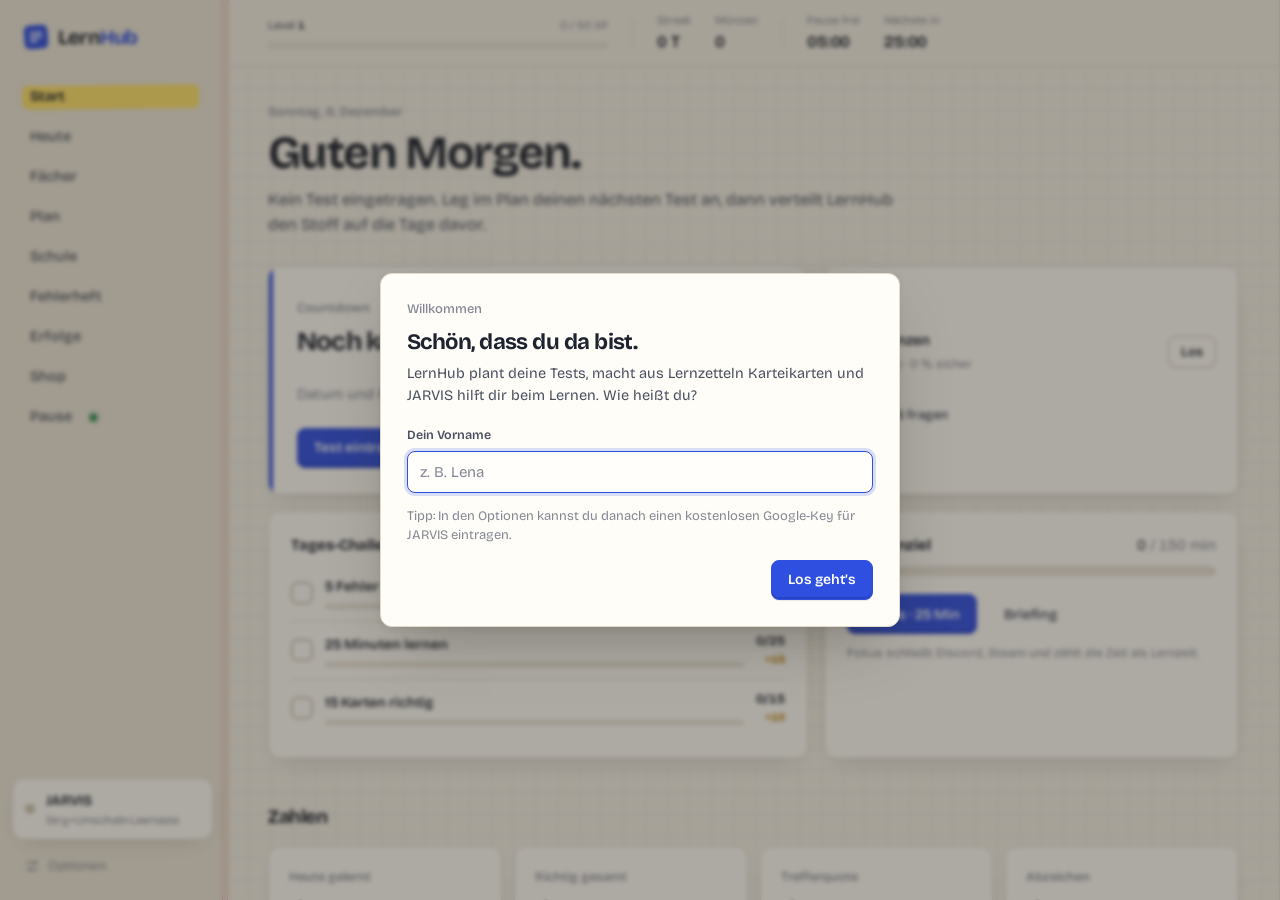
==== index.html @ 230e3f58 "LernHub Web-App" ====
<!DOCTYPE html>
<html lang="de">
<head>
<meta charset="UTF-8">
<meta name="viewport" content="width=device-width, initial-scale=1, viewport-fit=cover">
<meta http-equiv="Content-Security-Policy" content="default-src 'self'; script-src 'self' 'wasm-unsafe-eval'; worker-src 'self' blob:; connect-src 'self' https: blob: data:; style-src 'self' 'unsafe-inline'; img-src 'self' data: blob:; media-src 'self' blob: mediastream:; font-src 'self' data:; frame-src 'self' blob:;">
<title>LernHub</title>
<link rel="stylesheet" href="styles.css">
<link rel="manifest" href="manifest.webmanifest">
<link rel="icon" href="icon.png">
<link rel="apple-touch-icon" href="icon.png">
<meta name="theme-color" content="#15171c">
<meta name="apple-mobile-web-app-capable" content="yes">
<meta name="mobile-web-app-capable" content="yes">
<meta name="apple-mobile-web-app-status-bar-style" content="black-translucent">
<meta name="apple-mobile-web-app-title" content="LernHub">
</head>
<body>
<header id="titlebar">
  <div class="tb-left"><span class="tb-led"></span>LernHub</div>
  <div class="tb-btns">
    <button class="tb-btn" id="tb-min" aria-label="Minimieren"><svg viewBox="0 0 12 12"><path d="M1 6h10" stroke="currentColor" stroke-width="1.2"/></svg></button>
    <button class="tb-btn" id="tb-max" aria-label="Maximieren"><svg viewBox="0 0 12 12"><rect x="1.5" y="1.5" width="9" height="9" fill="none" stroke="currentColor" stroke-width="1.2"/></svg></button>
    <button class="tb-btn close" id="tb-close" aria-label="Schließen"><svg viewBox="0 0 12 12"><path d="M1.5 1.5l9 9M10.5 1.5l-9 9" stroke="currentColor" stroke-width="1.2"/></svg></button>
  </div>
</header>

<div class="shell">
  <nav class="rail" aria-label="Hauptnavigation">
    <div class="brand"><b>Lern<i>Hub</i></b></div>
    <div class="nav" id="nav">
      <span class="nav-ind" id="nav-ind"></span>
      <button class="nav-btn" data-go="home">Start</button>
      <button class="nav-btn" data-go="today">Heute</button>
      <button class="nav-btn" data-go="subjects">Fächer</button>
      <button class="nav-btn" data-go="plan">Plan</button>
      <button class="nav-btn" data-go="school">Schule</button>
      <button class="nav-btn" data-go="mistakes" id="nav-mistakes">Fehlerheft<span class="k"></span></button>
      <button class="nav-btn" data-go="achievements">Erfolge</button>
      <button class="nav-btn" data-go="shop">Shop</button>
      <button class="nav-btn" data-go="break" id="nav-break">Pause</button>
    </div>
    <div class="rail-foot">
      <button class="rail-j" id="rail-j"><span class="led"></span><div><b>JARVIS</b><small id="rail-j-t">Strg+Umschalt+Leertaste</small></div></button>
      <button class="rail-set" id="open-settings"><svg viewBox="0 0 24 24" fill="none" stroke="currentColor" stroke-width="1.7" stroke-linecap="round"><path d="M4 7h10M18 7h2M4 17h4M12 17h8"/><circle cx="16" cy="7" r="2"/><circle cx="10" cy="17" r="2"/></svg>Optionen</button>
    </div>
  </nav>

  <section class="main">
    <div class="topbar">
      <div class="readout lvl">
        <div class="top"><small>Level <b class="mono" id="hud-lvl" style="font-size:11px;color:var(--ink)">1</b></small><small id="hud-xp">0 / 50 XP</small></div>
        <div class="meter" id="hud-meter" style="--n:30;--h:7px;margin-top:2px"></div>
      </div>
      <span class="sep hide-m"></span>
      <div class="readout"><small>Streak</small><b id="hud-streak">0 T</b></div>
      <div class="readout"><small>Münzen</small><b id="hud-coins">0</b></div>
      <span class="sep hide-m"></span>
      <div class="readout hide-m"><small>Pause frei</small><b id="hud-break">05:00</b></div>
      <div class="readout hide-m"><small>Nächste in</small><b id="hud-next">25:00</b></div>
      <button class="icon-btn m-set" id="open-settings-m" aria-label="Optionen"><svg viewBox="0 0 24 24" fill="none" stroke="currentColor" stroke-width="1.7" stroke-linecap="round"><path d="M4 7h10M18 7h2M4 17h4M12 17h8"/><circle cx="16" cy="7" r="2"/><circle cx="10" cy="17" r="2"/></svg></button>
    </div>
    <div id="view"></div>
  </section>

  <aside class="jarvis" id="jarvis" data-state="idle" aria-label="JARVIS">
    <div class="j-in">
      <div class="j-head"><b>JARVIS</b><span class="j-state"><i></i><span id="j-state-t">Bereit</span></span><button class="icon-btn" id="j-close" aria-label="JARVIS schließen"><svg viewBox="0 0 12 12"><path d="M2 2l8 8M10 2l-8 8" stroke="currentColor" stroke-width="1.4"/></svg></button></div>
      <div class="j-viz">
        <canvas id="j-canvas"></canvas>
        <button class="mic" id="j-mic" aria-label="Sprechen"><svg viewBox="0 0 24 24" fill="none" stroke="currentColor" stroke-width="1.8" stroke-linecap="round"><rect x="9" y="3" width="6" height="12" rx="3"/><path d="M5 11a7 7 0 0014 0M12 18v3"/></svg></button>
        <div class="j-hint" id="j-hint">Klicken oder Strg+Umschalt+Leertaste</div>
      </div>
      <div class="dl" id="j-dl"><span id="j-dl-t">Spracherkennung wird geladen …</span><div class="meter thin" id="j-dl-m" style="--n:24"></div></div>
      <div class="j-log" id="j-log"></div>
      <div class="j-sugs" id="j-sugs"></div>
      <form class="j-form" id="j-form"><input class="input" id="j-in" placeholder="Schreib JARVIS …" autocomplete="off"><button class="btn primary" aria-label="Senden"><svg viewBox="0 0 24 24" fill="none" stroke="currentColor" stroke-width="2.2" stroke-linecap="round" stroke-linejoin="round"><path d="M5 12h14M13 6l6 6-6 6"/></svg></button></form>
    </div>
  </aside>
</div>

<canvas id="confetti"></canvas>
<div class="toasts" id="toasts" aria-live="polite"></div>

<script src="pwa.js"></script>
<script src="bridge.js"></script>
<script src="ai-core.js"></script>
<script src="untis-core.js"></script>
<script src="mobile-api.js"></script>
<script src="qrcode.js"></script>
<script src="starter.js"></script>
<script src="app.js"></script>
<script src="games.js"></script>
<script src="games2.js"></script>
<script src="modes.js"></script>
<script src="school.js"></script>
<script src="extras.js"></script>
<script src="sync-merge.js"></script>
<script src="abgleich.js"></script>
<script src="jarvis.js"></script>
</body>
</html>
---- styles.css ----
/* =========================================================
   LernHub – "Heft"
   Papier mit Karo-Raster, Füllerblau, Rotstift, Textmarker.
   Lernkarten wie echte Karteikarten, Abzeichen als Stempel,
   Spiele auf der Tafel. Dunkel: "Nachtheft" (System oder Optionen).
   ========================================================= */
@font-face { font-family: "Bricolage"; src: url("fonts/bricolage-grotesque-latin-wght-normal.woff2") format("woff2"); font-weight: 200 800; font-display: swap; unicode-range: U+0000-00FF, U+0131, U+0152-0153, U+02BB-02BC, U+02C6, U+02DA, U+02DC, U+2000-206F, U+20AC, U+2122, U+2191, U+2193, U+2212, U+2215, U+FEFF, U+FFFD; }
@font-face { font-family: "Bricolage"; src: url("fonts/bricolage-grotesque-latin-ext-wght-normal.woff2") format("woff2"); font-weight: 200 800; font-display: swap; unicode-range: U+0100-024F, U+1E00-1EFF, U+20A0-20AB, U+20AD-20CF, U+2C60-2C7F, U+A720-A7FF; }
@font-face { font-family: "JB Mono"; src: url("fonts/jetbrains-mono-latin-wght-normal.woff2") format("woff2"); font-weight: 100 800; font-display: swap; }

:root {
  color-scheme: light;
  --bg: #f4f0e6;          /* Papier */
  --bg-2: #ece6d8;        /* Umschlag / Seitenleiste */
  --panel: #fffdf8;       /* Blatt */
  --panel-2: #f6f2e8;
  --panel-3: #e9e3d6;     /* Spuren, Leisten */
  --input: #fffefb;
  --line: #e2dbcc;
  --line-2: #cfc6b2;
  --ink: #1e2330;         /* Tinte */
  --ink-2: #4a5060;
  --ink-3: #858894;
  --signal: #2f4fe0;      /* Füllerblau – im Shop änderbar */
  --signal-2: #4a66e6;
  --on-signal: #ffffff;
  --ok: #23874a;
  --bad: #d2392e;         /* Rotstift */
  --peak: #b97d00;
  --marker: #ffe26a;      /* Textmarker */
  --margin: #e5a19b;      /* Heftrand */
  --grid: rgba(60, 86, 160, .075);
  --rule: rgba(60, 86, 160, .16);
  --board: #1f2b27;       /* Tafel für Spiele */
  --board-ink: #eef0e8;
  --shadow: 0 1px 0 rgba(40, 34, 20, .04), 0 10px 24px -16px rgba(40, 34, 20, .28);
  --shadow-lg: 0 24px 60px -20px rgba(30, 26, 16, .35), 0 2px 6px rgba(30, 26, 16, .06);
  --scrim: rgba(40, 36, 28, .38);
  --accent: var(--signal);
  --r: 12px;
  --r-s: 8px;
  --ease: cubic-bezier(.2, .8, .2, 1);
  --spring: cubic-bezier(.34, 1.4, .64, 1);
  --sans: "Bricolage", "Segoe UI Variable Text", "Segoe UI", system-ui, sans-serif;
  --mono: "JB Mono", "Cascadia Mono", Consolas, ui-monospace, monospace;
  --title-h: 0px;
  --rail: 228px;
  --jarvis: 372px;
}
/* Nachtheft – gleiche Werte für "System dunkel" und "Dunkel" in den Optionen */
@media (prefers-color-scheme: dark) {
  :root:not([data-theme="light"]) {
    color-scheme: dark;
    --bg: #15171c; --bg-2: #101216; --panel: #1c1f26; --panel-2: #22262f; --panel-3: #2c313b; --input: #13151a;
    --line: #2b3039; --line-2: #3b414d; --ink: #ece8df; --ink-2: #b5b8c1; --ink-3: #7e838f;
    --on-signal: #0e1222; --ok: #5ccb8a; --bad: #ff6f63; --peak: #f0c24b;
    --marker: rgba(240, 194, 75, .22); --margin: #6e3a3a; --grid: rgba(255, 255, 255, .03); --rule: rgba(140, 160, 230, .14);
    --board: #121a17; --shadow: 0 1px 0 rgba(0, 0, 0, .2), 0 10px 24px -14px rgba(0, 0, 0, .6);
    --shadow-lg: 0 24px 60px -18px rgba(0, 0, 0, .7); --scrim: rgba(0, 0, 0, .55);
  }
}
:root[data-theme="dark"] {
  color-scheme: dark;
  --bg: #15171c; --bg-2: #101216; --panel: #1c1f26; --panel-2: #22262f; --panel-3: #2c313b; --input: #13151a;
  --line: #2b3039; --line-2: #3b414d; --ink: #ece8df; --ink-2: #b5b8c1; --ink-3: #7e838f;
  --on-signal: #0e1222; --ok: #5ccb8a; --bad: #ff6f63; --peak: #f0c24b;
  --marker: rgba(240, 194, 75, .22); --margin: #6e3a3a; --grid: rgba(255, 255, 255, .03); --rule: rgba(140, 160, 230, .14);
  --board: #121a17; --shadow: 0 1px 0 rgba(0, 0, 0, .2), 0 10px 24px -14px rgba(0, 0, 0, .6);
  --shadow-lg: 0 24px 60px -18px rgba(0, 0, 0, .7); --scrim: rgba(0, 0, 0, .55);
}
.is-desktop { --title-h: 34px; }

* { box-sizing: border-box; margin: 0; padding: 0; }
html, body { height: 100%; }
body {
  background: var(--bg); color: var(--ink); font-family: var(--sans); font-size: 15px; line-height: 1.5;
  overflow: hidden; -webkit-font-smoothing: antialiased; user-select: none;
}
button, input, select, textarea { font: inherit; color: inherit; }
button { cursor: pointer; border: 0; background: none; }
::selection { background: var(--marker); color: var(--ink); }
::-webkit-scrollbar { width: 10px; height: 10px; }
::-webkit-scrollbar-thumb { background: var(--line-2); border-radius: 10px; border: 3px solid var(--bg); }
::-webkit-scrollbar-track { background: transparent; }
:focus-visible { outline: 2px solid var(--signal); outline-offset: 2px; border-radius: 6px; }
.mono { font-variant-numeric: tabular-nums; font-feature-settings: "tnum" 1; }
.sr { position: absolute; width: 1px; height: 1px; overflow: hidden; clip: rect(0 0 0 0); }

/* ---------- Titelleiste ---------- */
#titlebar { display: none; position: fixed; inset: 0 0 auto 0; height: var(--title-h); z-index: 50; align-items: center; justify-content: space-between; background: var(--bg-2); border-bottom: 1px solid var(--line); -webkit-app-region: drag; }
.is-desktop #titlebar { display: flex; }
.tb-left { display: flex; align-items: center; gap: 9px; padding-left: 14px; font-size: 12.5px; font-weight: 600; color: var(--ink-2); }
.tb-led { width: 12px; height: 12px; border-radius: 3px; background: var(--signal); box-shadow: inset 0 0 0 2px var(--bg-2), inset 0 0 0 3px var(--signal); }
.tb-btns { display: flex; height: 100%; -webkit-app-region: no-drag; }
.tb-btn { width: 46px; height: 100%; display: grid; place-items: center; color: var(--ink-3); transition: background .15s, color .15s; }
.tb-btn:hover { background: var(--panel-3); color: var(--ink); }
.tb-btn.close:hover { background: #c42b1c; color: #fff; }
.tb-btn svg { width: 11px; height: 11px; }

/* ---------- Gerüst ---------- */
.shell { position: fixed; inset: var(--title-h) 0 0 0; display: grid; grid-template-columns: var(--rail) minmax(0, 1fr) auto; }
/* Seitenleiste mit rotem Heftrand */
.rail { position: relative; display: flex; flex-direction: column; padding: 22px 14px 16px 12px; background: var(--bg-2); border-right: 1px solid var(--margin); box-shadow: inset -4px 0 0 var(--bg-2), inset -5px 0 0 var(--margin); }
.brand { display: flex; align-items: center; gap: 10px; padding: 0 12px 26px; }
.brand::before { content: ""; width: 24px; height: 24px; border-radius: 6px; flex: none; transform: rotate(-4deg);
  background: linear-gradient(var(--on-signal) 0 0) 6px 7px / 12px 2px no-repeat, linear-gradient(var(--on-signal) 0 0) 6px 11px / 12px 2px no-repeat, linear-gradient(var(--on-signal) 0 0) 6px 15px / 7px 2px no-repeat, var(--signal); }
.brand b { font-size: 20px; font-weight: 700; letter-spacing: -.025em; font-variation-settings: "wdth" 90; }
.brand b i { font-style: normal; color: var(--signal); }
.nav { position: relative; display: flex; flex-direction: column; gap: 2px; overflow-y: auto; }
/* aktive Seite: Textmarker-Strich */
.nav-ind { position: absolute; left: 8px; right: 14px; top: 0; height: 38px; pointer-events: none; transition: transform .45s var(--spring), opacity .2s; }
.nav-ind::before { content: ""; position: absolute; inset: 7px 0 7px 2px; border-radius: 3px 10px 4px 12px / 8px 4px 10px 5px; background: var(--marker); transform: rotate(-.6deg); }
.nav-btn { position: relative; z-index: 1; display: flex; align-items: center; gap: 12px; height: 38px; padding: 0 12px 0 18px; border-radius: var(--r-s); color: var(--ink-2); font-size: 14.5px; font-weight: 500; text-align: left; transition: color .2s; }
.nav-btn .k { margin-left: auto; font-size: 11px; font-weight: 700; font-variant-numeric: tabular-nums; color: #fff; background: var(--bad); border-radius: 99px; padding: 1px 7px; line-height: 1.5; }
.nav-btn .k:empty { display: none; }
.nav-btn:hover { color: var(--ink); }
.nav-btn.active { color: var(--ink); font-weight: 650; }
.nav-btn .badge-dot { width: 7px; height: 7px; border-radius: 50%; background: var(--ok); margin-left: 6px; box-shadow: 0 0 0 3px color-mix(in srgb, var(--ok) 20%, transparent); }
.rail-foot { margin-top: auto; display: flex; flex-direction: column; gap: 8px; }
.rail-j { display: flex; align-items: center; gap: 11px; width: 100%; padding: 10px 12px; border-radius: var(--r); border: 1px solid var(--line); background: var(--panel); text-align: left; box-shadow: var(--shadow); transition: border-color .2s, transform .2s var(--spring); }
.rail-j:hover { border-color: var(--line-2); }
.rail-j:active { transform: scale(.98); }
.rail-j b { font-weight: 650; font-size: 14px; }
.rail-j small { display: block; font-size: 11.5px; color: var(--ink-3); }
.rail-j .led { width: 10px; height: 10px; border-radius: 50%; background: var(--line-2); flex: none; transition: background .3s, box-shadow .3s; }
.rail-j.on .led { background: var(--signal); box-shadow: 0 0 0 4px color-mix(in srgb, var(--signal) 20%, transparent); animation: pulse 1.1s ease-in-out infinite; }
.rail-set { display: flex; align-items: center; gap: 8px; padding: 8px 12px; color: var(--ink-3); font-size: 13.5px; border-radius: var(--r-s); transition: color .2s, background .2s; }
.rail-set:hover { color: var(--ink); background: var(--panel-3); }
.rail-set svg { width: 16px; height: 16px; }

.main { position: relative; min-width: 0; display: flex; flex-direction: column; overflow: hidden; }
.topbar { display: flex; align-items: center; gap: 24px; padding: 12px 40px; border-bottom: 1px solid var(--line); min-height: 62px; background: var(--bg); }
.readout { display: flex; flex-direction: column; gap: 1px; min-width: 0; }
.readout small { font-size: 11.5px; color: var(--ink-3); }
.readout b { font-size: 16px; font-weight: 650; font-variant-numeric: tabular-nums; letter-spacing: -.01em; }
.readout.lvl { flex: 1; max-width: 340px; gap: 5px; }
.readout.lvl .top { display: flex; justify-content: space-between; align-items: baseline; }
.readout.lvl .top small:first-child { color: var(--ink-2); }
.topbar .sep { width: 1px; height: 28px; background: var(--line); }
.topbar .bump { animation: bump .5s var(--spring); }
@keyframes bump { 40% { transform: translateY(-3px); color: var(--signal); } }

/* Karo-Raster wie im Mathe-Heft */
#view { flex: 1; overflow-y: auto; overflow-x: hidden; padding: 36px 40px 80px; scroll-behavior: smooth;
  background-image: linear-gradient(var(--grid) 1px, transparent 1px), linear-gradient(90deg, var(--grid) 1px, transparent 1px);
  background-size: 22px 22px; background-attachment: local; background-position: -1px -1px; }
.wrap { max-width: 1100px; margin: 0 auto; }
.view-enter > * { animation: enter .5s var(--ease) both; animation-delay: calc(var(--i, 0) * 40ms); }
@keyframes enter { from { opacity: 0; transform: translateY(8px); } }
#view.leave { animation: leave .15s var(--ease) forwards; }
@keyframes leave { to { opacity: 0; transform: translateY(-4px); } }

/* ---------- Typo ---------- */
.eyebrow { font-size: 13px; font-weight: 500; color: var(--ink-3); }
.eyebrow .dot { display: inline-block; width: 8px; height: 8px; border-radius: 50%; background: var(--accent); margin-right: 8px; vertical-align: 0; }
h1.h1 { font-size: clamp(32px, 3.6vw, 46px); font-weight: 700; letter-spacing: -.035em; line-height: 1.04; margin: 6px 0 10px; font-variation-settings: "wdth" 88; }
h1.h1 em { font-style: normal; background: linear-gradient(transparent 58%, var(--marker) 58%, var(--marker) 92%, transparent 92%); }
h2.h2 { font-size: 19px; font-weight: 700; letter-spacing: -.02em; margin: 44px 0 14px; display: flex; align-items: center; gap: 10px; color: var(--ink); font-variation-settings: "wdth" 92; }
h2.h2 .mono { font-size: 12px; font-weight: 600; color: var(--ink-3); background: var(--panel-3); border-radius: 99px; padding: 1px 9px; letter-spacing: 0; }
.lede { color: var(--ink-2); max-width: 640px; font-size: 16.5px; line-height: 1.55; }
.muted { color: var(--ink-3); }
.page-head { display: flex; align-items: flex-end; justify-content: space-between; gap: 20px; flex-wrap: wrap; }

/* ---------- Flächen ---------- */
.panel { position: relative; background: var(--panel); border: 1px solid var(--line); border-radius: var(--r); box-shadow: var(--shadow); }
.panel.pad { padding: 22px; }
.panel.link { cursor: pointer; transition: transform .25s var(--ease), border-color .25s, box-shadow .25s; }
.panel.link:hover { transform: translateY(-2px); border-color: var(--line-2); box-shadow: 0 1px 0 rgba(40, 34, 20, .04), 0 16px 30px -18px rgba(40, 34, 20, .4); }
.panel.link:active { transform: translateY(0) scale(.995); }
.row { display: flex; gap: 10px; align-items: center; flex-wrap: wrap; }
.grid-2 { display: grid; grid-template-columns: 1.3fr 1fr; gap: 16px; }
.grid-4 { display: grid; grid-template-columns: repeat(4, 1fr); gap: 12px; }
.cards { display: grid; grid-template-columns: repeat(auto-fill, minmax(250px, 1fr)); gap: 14px; }

/* ---------- Buttons ---------- */
.btn { position: relative; display: inline-flex; align-items: center; justify-content: center; gap: 8px; height: 40px; padding: 0 16px; border-radius: var(--r-s); font-weight: 600; font-size: 14px; white-space: nowrap; background: var(--panel); border: 1px solid var(--line-2); color: var(--ink); box-shadow: 0 1px 0 rgba(40, 34, 20, .05); transition: transform .18s var(--spring), background .2s, border-color .2s, color .2s; }
.btn:hover { background: var(--panel-2); border-color: var(--ink-3); }
.btn:active { transform: scale(.97); transition-duration: .08s; }
.btn.primary { background: var(--signal); border-color: var(--signal); color: var(--on-signal); box-shadow: 0 1px 0 rgba(0, 0, 0, .08), inset 0 -2px 0 rgba(0, 0, 0, .14); }
.btn.primary:hover { background: var(--signal-2); border-color: var(--signal-2); }
.btn.ghost { background: transparent; border-color: transparent; box-shadow: none; color: var(--ink-2); }
.btn.ghost:hover { background: var(--panel-3); color: var(--ink); }
.btn.danger { color: var(--bad); border-color: color-mix(in srgb, var(--bad) 40%, transparent); background: transparent; box-shadow: none; }
.btn.danger:hover { background: color-mix(in srgb, var(--bad) 10%, transparent); }
.btn.sm { height: 32px; padding: 0 12px; font-size: 13px; }
.btn.lg { height: 50px; padding: 0 22px; font-size: 15.5px; }
.btn[disabled] { opacity: .4; pointer-events: none; }
.btn svg { width: 16px; height: 16px; }
.btn .kbd { margin-left: 4px; }
.kbd { display: inline-grid; place-items: center; min-width: 20px; height: 20px; padding: 0 5px; font: 600 10.5px var(--mono); border-radius: 5px; border: 1px solid var(--line-2); border-bottom-width: 2px; color: var(--ink-3); background: var(--panel-2); }
.btn.primary .kbd { border-color: rgba(255, 255, 255, .3); background: rgba(255, 255, 255, .14); color: var(--on-signal); }
.icon-btn { width: 34px; height: 34px; display: grid; place-items: center; border-radius: var(--r-s); color: var(--ink-3); border: 1px solid transparent; transition: all .2s; }
.icon-btn:hover { color: var(--ink); background: var(--panel-3); }
.icon-btn.danger:hover { color: var(--bad); background: color-mix(in srgb, var(--bad) 10%, transparent); }
.icon-btn svg { width: 16px; height: 16px; }

/* ---------- Fortschrittsbalken (aus Segmenten, ohne Lücken = ein Balken, der sich füllt) ---------- */
.meter { display: grid; grid-template-columns: repeat(var(--n, 20), 1fr); height: var(--h, 8px); border-radius: 99px; overflow: hidden; background: var(--panel-3); }
.meter i { background: transparent; transition: background .18s; transition-delay: calc(var(--k) * 18ms); }
.meter i.on { background: var(--accent); }
.meter.thin { --h: 5px; }

/* ---------- Start ---------- */
.next-test { padding: 26px 28px; overflow: hidden; }
.next-test::after { content: ""; position: absolute; top: 0; bottom: 0; left: 0; width: 4px; background: var(--accent); }
.next-test h3 { font-size: 26px; font-weight: 700; letter-spacing: -.03em; margin: 4px 0 22px; }
.cd { display: flex; align-items: flex-end; gap: 8px; }
.cd .u { display: flex; flex-direction: column; align-items: center; gap: 6px; }
.cd .u b { display: block; min-width: 1.3em; padding: 8px 6px 6px; text-align: center; font-size: clamp(38px, 4.6vw, 58px); font-weight: 700; line-height: .95; letter-spacing: -.04em; color: var(--ink); font-variant-numeric: tabular-nums; border-radius: 10px; background: var(--panel-2); border: 1px solid var(--line);
  background-image: linear-gradient(var(--grid) 1px, transparent 1px), linear-gradient(90deg, var(--grid) 1px, transparent 1px); background-size: 11px 11px; }
.cd .u > span { font-size: 11.5px; font-weight: 500; color: var(--ink-3); letter-spacing: .02em; }
.cd .colon { font-size: clamp(28px, 3.6vw, 44px); font-weight: 700; color: var(--line-2); line-height: 1; padding-bottom: 34px; }
.cd.small { gap: 5px; }
.cd.small .u b { font-size: 24px; padding: 5px 5px 4px; border-radius: 7px; background-size: 8px 8px; }
.cd.small .colon { font-size: 20px; padding-bottom: 26px; }
.digit-roll { display: inline-block; animation: roll .35s var(--ease); }
@keyframes roll { from { transform: translateY(-40%); opacity: 0; } }

.tasks { display: flex; flex-direction: column; }
.task { display: flex; align-items: center; gap: 14px; padding: 13px 0; border-top: 1px dashed var(--line-2); }
.task:first-of-type { border-top: 0; }
.task .sw { width: 4px; align-self: stretch; border-radius: 2px; background: var(--accent); }
.task .t { flex: 1; min-width: 0; }
.task .t b { display: block; font-weight: 600; font-size: 14.5px; }
.task .t small { color: var(--ink-3); font-size: 12.5px; }
.task.done .t b { color: var(--ink-3); text-decoration: line-through; text-decoration-color: var(--bad); text-decoration-thickness: 2px; }

.stat { padding: 18px 20px 16px; }
.stat small { font-size: 13px; font-weight: 500; color: var(--ink-3); }
.stat b { display: block; font-size: 36px; font-weight: 700; line-height: 1.1; margin-top: 6px; letter-spacing: -.04em; font-variant-numeric: tabular-nums; }
.stat b span { font-size: 15px; font-weight: 500; color: var(--ink-3); margin-left: 4px; letter-spacing: 0; }

.week { padding: 20px 24px 16px; }
.cols { display: grid; grid-template-columns: repeat(7, 1fr); gap: 14px; height: 120px; align-items: end; margin-top: 4px; }
.col { display: flex; flex-direction: column; align-items: center; gap: 6px; height: 100%; justify-content: flex-end; }
.col .stack { display: flex; flex-direction: column-reverse; width: 100%; max-width: 40px; border-radius: 6px; overflow: hidden; background: var(--panel-3); }
.col .stack i { height: 6px; background: transparent; transition: background .2s; transition-delay: calc(var(--k) * 26ms + var(--c) * 36ms); }
.col .stack i.on { background: var(--ink-3); }
.col.today .stack i.on { background: var(--signal); }
.col span { font-size: 12px; color: var(--ink-3); }
.col.today span { color: var(--ink); font-weight: 650; }
.col em { font-size: 12px; font-style: normal; color: var(--ink-2); font-variant-numeric: tabular-nums; }

/* ---------- Fächer: wie Heftumschläge ---------- */
.subj { padding: 20px 20px 18px 26px; display: flex; flex-direction: column; gap: 14px; min-height: 186px; overflow: hidden; }
.subj .bar { position: absolute; left: 0; top: 0; bottom: 0; width: 8px; background: var(--accent); }
.subj .bar::after { content: ""; position: absolute; top: 0; bottom: 0; left: 8px; width: 1px; background: color-mix(in srgb, var(--accent) 35%, transparent); }
.subj h3 { font-size: 22px; font-weight: 700; letter-spacing: -.03em; margin-top: 2px; }
.subj p { color: var(--ink-3); font-size: 13.5px; }
.subj .foot { margin-top: auto; display: flex; flex-direction: column; gap: 10px; }
.subj .nums { display: flex; justify-content: space-between; font-size: 12.5px; color: var(--ink-3); font-variant-numeric: tabular-nums; }
.subj .nums b { color: var(--ink); font-weight: 650; }
.subj.add { align-items: center; justify-content: center; text-align: center; border-style: dashed; border-width: 1.5px; color: var(--ink-3); background: transparent; box-shadow: none; padding: 20px; }
.subj.add:hover { color: var(--ink); background: var(--panel); }
.subj.add .plus { width: 44px; height: 44px; border-radius: 50%; display: grid; place-items: center; border: 1.5px dashed var(--line-2); font-size: 22px; transition: transform .35s var(--spring), border-color .2s, color .2s; }
.subj.add:hover .plus { transform: rotate(90deg); border-color: var(--signal); color: var(--signal); }

.back { display: inline-flex; align-items: center; gap: 6px; color: var(--ink-3); font-size: 13.5px; margin-bottom: 14px; transition: color .2s, transform .25s var(--ease); }
.back:hover { color: var(--ink); transform: translateX(-3px); }
.drop { margin-top: 22px; padding: 22px 24px; border: 1.5px dashed var(--line-2); border-radius: var(--r); background: color-mix(in srgb, var(--panel) 60%, transparent); display: flex; align-items: center; gap: 18px; transition: border-color .2s, background .2s; }
.drop.over { border-color: var(--signal); background: color-mix(in srgb, var(--signal) 7%, var(--panel)); }
.drop .ic { width: 46px; height: 46px; border-radius: 50%; display: grid; place-items: center; background: color-mix(in srgb, var(--signal) 12%, transparent); color: var(--signal); flex: none; }
.drop .ic svg { width: 20px; height: 20px; }
.drop .t { flex: 1; }
.drop .t b { display: block; font-weight: 650; }
.drop .t small { color: var(--ink-3); }
.busy { display: flex; align-items: center; gap: 12px; margin-top: 12px; color: var(--ink-2); font-size: 14px; }
.busy[hidden] { display: none; }
.spinner { width: 16px; height: 16px; border-radius: 50%; border: 2px solid var(--line-2); border-top-color: var(--signal); animation: spin .8s linear infinite; }

.topic { margin-top: 10px; overflow: hidden; }
.topic-head { display: flex; align-items: center; gap: 14px; padding: 15px 18px; cursor: pointer; transition: background .2s; }
.topic-head:hover { background: var(--panel-2); }
.topic-head .n { font-size: 13px; font-weight: 700; color: var(--accent); width: 22px; font-variant-numeric: tabular-nums; }
.topic-head .nm { flex: 1; min-width: 0; }
.topic-head .nm b { font-weight: 650; font-size: 15.5px; }
.topic-head .nm small { display: block; font-size: 12.5px; color: var(--ink-3); margin-top: 1px; }
.topic-head .m { width: 140px; }
.topic-head .chev { color: var(--ink-3); transition: transform .35s var(--ease); }
.topic.open .topic-head .chev { transform: rotate(180deg); }
.topic-body { display: grid; grid-template-rows: 0fr; transition: grid-template-rows .45s var(--ease); }
.topic.open .topic-body { grid-template-rows: 1fr; }
.topic-body > div { overflow: hidden; }
.topic-inner { padding: 4px 18px 18px 54px; display: flex; flex-direction: column; gap: 14px; }
.summary { list-style: none; display: flex; flex-direction: column; gap: 6px; }
.summary li { position: relative; padding-left: 18px; color: var(--ink-2); font-size: 14.5px; user-select: text; }
.summary li::before { content: ""; position: absolute; left: 2px; top: .6em; width: 7px; height: 7px; border-radius: 2px; background: color-mix(in srgb, var(--accent) 70%, transparent); }
/* Frage/Antwort-Liste wie liniertes Papier */
.qa { display: flex; flex-direction: column; border: 1px solid var(--line); border-radius: var(--r-s); overflow: hidden; background: var(--panel); }
.qa-row { display: grid; grid-template-columns: 1fr 1fr auto; gap: 14px; align-items: center; padding: 9px 12px; border-top: 1px solid var(--rule); font-size: 14px; user-select: text; }
.qa-row:first-child { border-top: 0; }
.qa-row .a { color: var(--ink); font-weight: 600; }
.qa-row .q { color: var(--ink-2); }
.qa-row .acts { display: flex; gap: 2px; opacity: 0; transition: opacity .2s; }
.qa-row:hover .acts, .qa-row:focus-within .acts { opacity: 1; }
.qa-row input { width: 100%; height: 32px; padding: 0 9px; border-radius: 6px; background: var(--input); border: 1px solid var(--line-2); outline: none; }
.qa-row input:focus { border-color: var(--signal); }
.add-card { background: var(--panel-2); }
.chip { display: inline-flex; align-items: center; gap: 6px; height: 26px; padding: 0 10px; border-radius: 999px; background: var(--panel-2); border: 1px solid var(--line); font-size: 12px; font-weight: 600; color: var(--ink-2); transition: border-color .2s, color .2s, background .2s; }
button.chip:hover { border-color: var(--line-2); color: var(--ink); background: var(--panel); }
.chip.sel { border-color: var(--signal); color: var(--signal); background: color-mix(in srgb, var(--signal) 8%, var(--panel)); }

/* ---------- Lernrunde ---------- */
.session { max-width: 760px; margin: 0 auto; }
.sess-top { display: flex; align-items: center; gap: 14px; margin-bottom: 26px; }
.sess-top .meter { flex: 1; }
.sess-top .count { font-size: 14px; font-weight: 650; color: var(--ink-2); font-variant-numeric: tabular-nums; }
/* Karteikarte: rote Kopflinie, blaue Lineatur */
.flip { perspective: 1600px; height: 340px; cursor: pointer; margin-bottom: 22px; outline: none; }
.flip:focus-visible .face { outline: 2px solid var(--signal); outline-offset: 3px; }
.flip-inner { position: relative; width: 100%; height: 100%; transform-style: preserve-3d; transition: transform .7s var(--spring); }
.flip.flipped .flip-inner { transform: rotateY(180deg); }
.flip.out-l { animation: outL .32s var(--ease) forwards; }
.flip.out-r { animation: outR .32s var(--ease) forwards; }
@keyframes outL { to { transform: translateX(-50px) rotate(-3deg); opacity: 0; } }
@keyframes outR { to { transform: translateX(50px) rotate(3deg); opacity: 0; } }
.face { position: absolute; inset: 0; backface-visibility: hidden; -webkit-backface-visibility: hidden; display: flex; flex-direction: column; align-items: center; justify-content: center; text-align: center; padding: 64px 44px 44px; border-radius: 6px; border: 1px solid var(--line); box-shadow: var(--shadow-lg);
  background: linear-gradient(transparent 52px, var(--margin) 52px, var(--margin) 54px, transparent 54px), repeating-linear-gradient(transparent 0 31px, var(--rule) 31px 32px) 0 54px / 100% calc(100% - 54px) no-repeat, var(--panel); }
.face.back { transform: rotateY(180deg); }
.face .lbl { position: absolute; top: 18px; left: 22px; font-size: 12.5px; font-weight: 650; color: var(--ink-3); }
.face .tp { position: absolute; top: 14px; right: 18px; }
.face .q { font-size: clamp(22px, 2.6vw, 30px); font-weight: 650; letter-spacing: -.025em; line-height: 1.28; user-select: text; }
.face .a { font-size: clamp(22px, 2.6vw, 31px); font-weight: 700; color: var(--signal); letter-spacing: -.025em; line-height: 1.28; user-select: text; }
.face .hint { position: absolute; bottom: 16px; font-size: 12.5px; color: var(--ink-3); display: flex; gap: 8px; align-items: center; }
.flip-acts { display: flex; gap: 12px; justify-content: center; opacity: 0; transform: translateY(8px); pointer-events: none; transition: all .35s var(--ease); }
.flip-acts.show { opacity: 1; transform: none; pointer-events: auto; }
.flip-acts .btn { min-width: 190px; }
.btn.good { color: var(--ok); border-color: color-mix(in srgb, var(--ok) 45%, transparent); }
.btn.good:hover { background: color-mix(in srgb, var(--ok) 10%, var(--panel)); border-color: var(--ok); }
.btn.bad { color: var(--bad); border-color: color-mix(in srgb, var(--bad) 45%, transparent); }
.btn.bad:hover { background: color-mix(in srgb, var(--bad) 10%, var(--panel)); border-color: var(--bad); }

.quiz-q { padding: 34px 32px; text-align: center; margin-bottom: 16px; }
.quiz-q .q { font-size: clamp(21px, 2.4vw, 28px); font-weight: 650; letter-spacing: -.025em; line-height: 1.3; margin-top: 12px; user-select: text; }
.opts { display: grid; grid-template-columns: 1fr 1fr; gap: 10px; }
.opt { position: relative; display: flex; align-items: center; gap: 14px; text-align: left; padding: 16px; border-radius: var(--r); background: var(--panel); border: 1px solid var(--line); box-shadow: var(--shadow); font-size: 15px; transition: transform .2s var(--spring), border-color .2s, background .2s; animation: enter .45s var(--ease) both; animation-delay: calc(var(--i) * 50ms); }
.opt .kbd { flex: none; }
.opt:hover { border-color: var(--signal); transform: translateY(-1px); }
.opt:active { transform: scale(.98); }
.opt.right { border-color: var(--ok); background: color-mix(in srgb, var(--ok) 9%, var(--panel)); }
.opt.right .kbd { background: var(--ok); color: #fff; border-color: var(--ok); }
.opt.wrong { border-color: var(--bad); background: color-mix(in srgb, var(--bad) 8%, var(--panel)); animation: shake .45s; }
.opt.wrong .kbd { background: var(--bad); color: #fff; border-color: var(--bad); }
.opt.dim { opacity: .45; }
.opt.picked { border-color: var(--ink-2); background: var(--panel-2); }
.opts.locked .opt { pointer-events: none; }
@keyframes shake { 20%, 60% { transform: translateX(-7px); } 40%, 80% { transform: translateX(7px); } }
.next-row { display: flex; justify-content: center; gap: 10px; margin-top: 18px; min-height: 44px; }
.result { padding: 40px 32px; text-align: center; max-width: 560px; margin: 20px auto 0; }
.result .big { font-size: 84px; font-weight: 750; line-height: 1; letter-spacing: -.06em; font-variant-numeric: tabular-nums; }
.result .big span { font-size: 32px; color: var(--ink-3); }
.result .kv { display: flex; justify-content: center; gap: 40px; margin: 26px 0 28px; }
.result .kv b { display: block; font-size: 26px; font-weight: 700; font-variant-numeric: tabular-nums; }
.result .kv span { font-size: 12.5px; color: var(--ink-3); }

/* ---------- Plan ---------- */
.plan { display: grid; grid-template-columns: 320px 1fr; gap: 16px; align-items: start; margin-top: 26px; }
.form { padding: 20px; display: flex; flex-direction: column; gap: 14px; }
.form > b { font-size: 16px; }
.field label { display: block; font-size: 12.5px; font-weight: 600; color: var(--ink-2); margin-bottom: 6px; }
.input { width: 100%; height: 42px; padding: 0 12px; border-radius: var(--r-s); background: var(--input); border: 1px solid var(--line-2); outline: none; transition: border-color .2s, box-shadow .2s; user-select: text; }
textarea.input { height: auto; min-height: 160px; padding: 10px 12px; resize: vertical; line-height: 1.5; }
.input:focus { border-color: var(--signal); box-shadow: 0 0 0 3px color-mix(in srgb, var(--signal) 18%, transparent); }
.input::placeholder { color: var(--ink-3); }
select.input option { background: var(--panel); }
.swatches { display: flex; gap: 8px; flex-wrap: wrap; }
.swatch { width: 28px; height: 28px; border-radius: 50%; background: var(--c); border: 2px solid var(--panel); outline: 2px solid transparent; transition: transform .2s var(--spring), outline-color .2s; }
.swatch:hover { transform: scale(1.1); }
.swatch.sel { outline-color: var(--ink); }
.test { padding: 22px 24px; margin-bottom: 14px; overflow: hidden; }
.test::after { content: ""; position: absolute; top: 0; bottom: 0; left: 0; width: 4px; background: var(--accent); }
.test-head { display: flex; justify-content: space-between; gap: 14px; align-items: flex-start; flex-wrap: wrap; }
.test-head h3 { font-size: 21px; font-weight: 700; letter-spacing: -.025em; }
.tl { margin-top: 20px; display: flex; flex-direction: column; position: relative; }
.tl-item { position: relative; display: grid; grid-template-columns: 90px 14px 1fr auto; gap: 12px; align-items: center; padding: 8px 0; min-height: 44px; }
.tl-item:not(:last-child)::after { content: ""; position: absolute; left: 108px; top: 30px; bottom: -14px; width: 2px; background: var(--line); }
.tl-item .d { font-size: 13px; font-weight: 500; color: var(--ink-3); font-variant-numeric: tabular-nums; }
.tl-item .pt { position: relative; z-index: 1; width: 12px; height: 12px; border-radius: 50%; border: 2px solid var(--line-2); background: var(--panel); justify-self: center; }
.tl-item.today .pt { border-color: var(--accent); background: var(--accent); box-shadow: 0 0 0 4px color-mix(in srgb, var(--accent) 20%, transparent); }
.tl-item.done .pt { border-color: var(--ok); background: var(--ok); }
.tl-item .w { font-size: 14.5px; color: var(--ink-2); }
.tl-item.today .w { font-weight: 650; color: var(--ink); }
.tl-item.final .w { color: var(--ink); }
.tl-item.done .w { text-decoration: line-through; text-decoration-color: var(--line-2); color: var(--ink-3); }
.empty { padding: 44px 24px; text-align: center; color: var(--ink-3); background: transparent; border-style: dashed; border-width: 1.5px; box-shadow: none; }
.empty b { display: block; color: var(--ink); font-size: 17px; margin-bottom: 6px; }

/* ---------- Erfolge: Stempel ---------- */
.lvl-hero { padding: 26px 28px; display: flex; gap: 34px; align-items: center; flex-wrap: wrap; }
.lvl-num { font-size: 96px; font-weight: 750; line-height: .85; letter-spacing: -.07em; color: var(--signal); font-variant-numeric: tabular-nums; }
.lvl-num small { display: block; font-size: 13px; font-weight: 600; letter-spacing: 0; color: var(--ink-3); margin-bottom: 8px; }
.badges { display: grid; grid-template-columns: repeat(auto-fill, minmax(180px, 1fr)); gap: 12px; }
.badge { padding: 18px; display: flex; flex-direction: column; gap: 14px; min-height: 150px; }
.badge .code { width: 62px; height: 62px; border-radius: 50%; display: grid; place-items: center; font-size: 13px; font-weight: 800; letter-spacing: -.02em; color: var(--signal); border: 2.5px solid var(--signal); box-shadow: inset 0 0 0 3px var(--panel), inset 0 0 0 4.5px var(--signal); transform: rotate(-8deg); transition: transform .4s var(--spring); }
.badge:hover .code { transform: rotate(4deg) scale(1.06); }
.badge b { font-weight: 650; font-size: 14.5px; }
.badge small { color: var(--ink-3); font-size: 12.5px; display: block; }
.badge.locked { background: transparent; box-shadow: none; border-style: dashed; }
.badge.locked .code { color: var(--ink-3); border-color: var(--line-2); border-style: dashed; box-shadow: none; opacity: .7; }
.badge.locked b { color: var(--ink-3); }

/* ---------- Pause: Spiele auf der Tafel ---------- */
.break-bar { display: flex; align-items: center; gap: 22px; padding: 18px 22px; margin-top: 24px; flex-wrap: wrap; }
.break-bar .time { font-size: 42px; font-weight: 750; line-height: 1; letter-spacing: -.05em; font-variant-numeric: tabular-nums; }
.games { display: grid; grid-template-columns: repeat(3, 1fr); gap: 14px; margin-top: 16px; }
.game-card { overflow: hidden; display: flex; flex-direction: column; }
.game-card canvas, .game-card .art { display: block; width: 100%; aspect-ratio: 16 / 10; background: var(--board); }
.game-card .info { padding: 16px 18px 18px; display: flex; flex-direction: column; gap: 6px; }
.game-card h3 { font-size: 19px; font-weight: 700; letter-spacing: -.025em; }
.game-card p { color: var(--ink-3); font-size: 13.5px; }
.game-card .row { margin-top: 8px; justify-content: space-between; }
.stage { position: relative; margin-top: 18px; border-radius: 14px; overflow: hidden; background: var(--board); color: var(--board-ink); border: 6px solid #6b4f36; box-shadow: var(--shadow-lg); }
.stage canvas { display: block; width: 100%; }
.stage-hud { position: absolute; top: 14px; left: 16px; right: 16px; display: flex; justify-content: space-between; pointer-events: none; font-weight: 700; font-size: 14px; font-variant-numeric: tabular-nums; }
.overlay { position: absolute; inset: 0; display: grid; place-items: center; text-align: center; color: var(--board-ink); background: rgba(16, 22, 20, .74); backdrop-filter: blur(3px); animation: fade .3s; }
.overlay h3 { font-size: 28px; font-weight: 700; letter-spacing: -.025em; }
.overlay p { color: rgba(238, 240, 232, .72); margin: 6px 0 18px; }
.overlay .btn:not(.primary) { background: rgba(255, 255, 255, .1); border-color: rgba(255, 255, 255, .25); color: var(--board-ink); }
@keyframes fade { from { opacity: 0; } }

.g2048 { position: relative; width: min(100%, 460px); aspect-ratio: 1; margin: 18px auto 0; background: var(--board); border: 6px solid #6b4f36; border-radius: 14px; padding: 10px; touch-action: none; box-shadow: var(--shadow-lg); }
.g2048 .cell { position: absolute; width: calc((100% - 50px) / 4); height: calc((100% - 50px) / 4); border-radius: 8px; background: rgba(255, 255, 255, .06); }
.g2048 .tile { position: absolute; width: calc((100% - 50px) / 4); height: calc((100% - 50px) / 4); border-radius: 8px; display: grid; place-items: center; font-size: 30px; font-weight: 800; letter-spacing: -.04em; transition: transform .12s var(--ease); z-index: 2; }
.g2048 .tile span { display: block; }
.g2048 .tile.new span { animation: pop .22s var(--spring); }
.g2048 .tile.merged span { animation: merge .25s var(--spring); }
@keyframes pop { from { transform: scale(0); } }
@keyframes merge { 50% { transform: scale(1.18); } }

.lvl-grid { display: grid; grid-template-columns: repeat(auto-fill, minmax(230px, 1fr)); gap: 12px; margin-top: 18px; }
.lvl-card { padding: 16px; display: flex; flex-direction: column; gap: 10px; }
.lvl-card.done { border-color: color-mix(in srgb, var(--ok) 50%, transparent); }
.lvl-card .mono { font-size: 13px; }
.ed-wrap { margin-top: 14px; overflow-x: auto; border: 6px solid #6b4f36; border-radius: 12px; background: var(--board); padding: 10px; }
.ed-wrap canvas { display: block; cursor: crosshair; }

/* ---------- JARVIS ---------- */
.jarvis { width: 0; overflow: hidden; border-left: 1px solid var(--line); background: var(--bg-2); transition: width .5s var(--ease); }
.jarvis.open { width: var(--jarvis); }
.j-in { width: var(--jarvis); height: 100%; display: flex; flex-direction: column; }
.j-head { display: flex; align-items: center; justify-content: space-between; gap: 10px; padding: 14px 16px 14px 18px; border-bottom: 1px solid var(--line); }
.j-head b { font-size: 15px; font-weight: 800; letter-spacing: .08em; }
.j-state { margin-left: auto; font-size: 12.5px; font-weight: 500; color: var(--ink-3); display: flex; align-items: center; gap: 7px; }
.j-state i { width: 8px; height: 8px; border-radius: 50%; background: var(--ink-3); transition: background .3s; }
.jarvis[data-state="listening"] .j-state i { background: var(--bad); animation: pulse .9s infinite; }
.jarvis[data-state="thinking"] .j-state i { background: var(--peak); animation: pulse .6s infinite; }
.jarvis[data-state="speaking"] .j-state i { background: var(--signal); }
.jarvis[data-state="idle"] .j-state i { background: var(--ok); }
.j-viz { position: relative; height: 230px; display: grid; place-items: center; flex: none; border-bottom: 1px solid var(--line); }
#j-canvas { position: absolute; inset: 0; width: 100%; height: 100%; }
.mic { position: relative; z-index: 1; width: 84px; height: 84px; border-radius: 50%; display: grid; place-items: center; background: var(--panel); border: 1px solid var(--line-2); color: var(--ink); box-shadow: var(--shadow); transition: transform .25s var(--spring), background .25s, border-color .25s, color .25s; }
.mic:hover { transform: scale(1.04); border-color: var(--signal); color: var(--signal); }
.mic:active { transform: scale(.95); }
.mic svg { width: 26px; height: 26px; }
.jarvis[data-state="listening"] .mic { background: var(--bad); border-color: var(--bad); color: #fff; }
.j-hint { position: absolute; bottom: 10px; left: 0; right: 0; text-align: center; font-size: 12px; color: var(--ink-3); }
.j-log { flex: 1; overflow-y: auto; padding: 16px 18px; display: flex; flex-direction: column; gap: 12px; }
.m { animation: enter .35s var(--ease) both; user-select: text; max-width: 92%; }
.m small { display: block; font-size: 11.5px; font-weight: 600; color: var(--ink-3); margin-bottom: 3px; }
.m p { font-size: 14px; line-height: 1.55; white-space: pre-wrap; }
.m.bot p { color: var(--ink); }
.m.me { align-self: flex-end; text-align: right; }
.m.me p { display: inline-block; text-align: left; padding: 8px 12px; border-radius: 12px 12px 4px 12px; background: var(--signal); color: var(--on-signal); }
.m.bot p b { background: linear-gradient(transparent 55%, var(--marker) 55%); font-weight: 650; }
.m .acts { display: flex; flex-wrap: wrap; gap: 6px; margin-top: 8px; }
.m .acts .chip.ok::before { content: ""; width: 6px; height: 6px; border-radius: 50%; background: var(--ok); }
.m .acts .chip.no::before { content: ""; width: 6px; height: 6px; border-radius: 50%; background: var(--bad); }
.caret { display: inline-block; width: 2px; height: 15px; background: var(--signal); vertical-align: -2px; margin-left: 2px; animation: blink .8s steps(2) infinite; }
.j-sugs { display: flex; gap: 6px; flex-wrap: wrap; padding: 0 18px 12px; }
.j-form { display: flex; gap: 8px; padding: 12px 16px 16px; border-top: 1px solid var(--line); }
.j-form .input { flex: 1; }
.j-form .btn { width: 42px; padding: 0; }
.dl { margin: 0 18px 12px; padding: 10px 12px; border-radius: var(--r-s); background: var(--panel); border: 1px solid var(--line); font-size: 12.5px; color: var(--ink-2); display: none; }
.dl.show { display: block; }
.dl .meter { margin-top: 8px; }

/* ---------- Overlays ---------- */
#confetti { position: fixed; inset: 0; z-index: 90; pointer-events: none; }
.toasts { position: fixed; right: 20px; bottom: 20px; z-index: 95; display: flex; flex-direction: column; gap: 8px; pointer-events: none; }
.toast { display: flex; gap: 12px; align-items: center; min-width: 260px; max-width: 360px; padding: 12px 14px; border-radius: var(--r); background: var(--panel); border: 1px solid var(--line); box-shadow: var(--shadow-lg); animation: tin .45s var(--spring); }
.toast .code { flex: none; min-width: 40px; height: 40px; padding: 0 6px; border-radius: 50%; display: grid; place-items: center; font-size: 10.5px; font-weight: 800; color: var(--signal); border: 2px solid var(--signal); transform: rotate(-8deg); }
.toast b { display: block; font-size: 14px; font-weight: 650; }
.toast small { color: var(--ink-3); font-size: 12.5px; }
.toast.out { animation: tout .3s var(--ease) forwards; }
@keyframes tin { from { opacity: 0; transform: translateY(14px) scale(.97); } }
@keyframes tout { to { opacity: 0; transform: translateX(30px); } }
.xp-pop { position: fixed; z-index: 96; pointer-events: none; font-size: 15px; font-weight: 800; color: var(--ok); animation: xpUp 1s var(--ease) forwards; }
@keyframes xpUp { to { transform: translateY(-46px); opacity: 0; } }
.lvlup { position: fixed; inset: 0; z-index: 92; display: grid; place-items: center; pointer-events: none; background: color-mix(in srgb, var(--bg) 82%, transparent); backdrop-filter: blur(4px); animation: lvlBg 2.6s var(--ease) forwards; }
.lvlup div { text-align: center; animation: lvl 2.6s var(--ease) forwards; }
.lvlup small { font-size: 15px; font-weight: 700; letter-spacing: .2em; color: var(--ink-2); }
.lvlup b { display: block; font-size: clamp(90px, 13vw, 160px); font-weight: 800; line-height: 1; letter-spacing: -.07em; color: var(--signal); }
.lvlup .meter { width: 320px; margin: 18px auto 0; --h: 10px; }
@keyframes lvl { 0% { opacity: 0; transform: scale(.85); } 15% { opacity: 1; transform: scale(1); } 80% { opacity: 1; } 100% { opacity: 0; transform: translateY(-14px); } }
@keyframes lvlBg { 0%, 100% { opacity: 0; } 12%, 80% { opacity: 1; } }

.modal-bg { position: fixed; inset: 0; z-index: 80; display: grid; place-items: center; padding: 20px; background: var(--scrim); backdrop-filter: blur(2px); animation: fade .2s; }
.modal { width: 100%; max-width: 520px; max-height: calc(100vh - 80px); overflow-y: auto; padding: 26px; box-shadow: var(--shadow-lg); animation: mIn .35s var(--spring); }
.modal h3 { font-size: 22px; font-weight: 700; letter-spacing: -.025em; }
.modal .lede { font-size: 14.5px; margin: 4px 0 18px; }
.modal hr { border: 0; border-top: 1px dashed var(--line-2); margin: 20px 0; }
.modal .sec-t { font-size: 14px; font-weight: 700; color: var(--ink); margin-bottom: 10px; }
.modal pre { font: 500 12.5px/1.5 var(--mono); white-space: pre-wrap; padding: 12px; border-radius: var(--r-s); background: var(--panel-2); border: 1px solid var(--line); color: var(--ink-2); max-height: 220px; overflow: auto; user-select: text; }
@keyframes mIn { from { opacity: 0; transform: translateY(12px) scale(.98); } }
.switch { display: flex; align-items: center; justify-content: space-between; gap: 14px; padding: 6px 0; font-size: 14px; }
.switch small { display: block; color: var(--ink-3); font-size: 12.5px; }
.tog { position: relative; width: 42px; height: 24px; border-radius: 24px; background: var(--panel-3); border: 1px solid var(--line-2); flex: none; transition: background .25s, border-color .25s; }
.tog::after { content: ""; position: absolute; top: 2px; left: 2px; width: 18px; height: 18px; border-radius: 50%; background: var(--panel); box-shadow: 0 1px 3px rgba(0, 0, 0, .25); transition: transform .3s var(--spring); }
.tog.on { background: var(--signal); border-color: var(--signal); }
.tog.on::after { transform: translateX(18px); background: #fff; }
.seg { display: inline-flex; padding: 3px; border-radius: 10px; background: var(--panel-3); gap: 2px; }
.seg button { height: 30px; padding: 0 12px; border-radius: 7px; font-size: 13px; font-weight: 600; color: var(--ink-2); }
.seg button.on { background: var(--panel); color: var(--ink); box-shadow: 0 1px 2px rgba(0, 0, 0, .12); }
.path { font: 500 12.5px var(--mono); color: var(--ink-2); word-break: break-all; padding: 10px 12px; border-radius: var(--r-s); background: var(--panel-2); border: 1px solid var(--line); margin-bottom: 10px; user-select: text; }

@keyframes spin { to { transform: rotate(360deg); } }
@keyframes pulse { 50% { opacity: .45; } }
@keyframes blink { 50% { opacity: 0; } }

/* ---------- Lernmodi ---------- */
.mode-grid { display: grid; grid-template-columns: repeat(2, 1fr); gap: 10px; }
.mode-tile { display: flex; flex-direction: column; align-items: flex-start; gap: 3px; padding: 14px 16px; text-align: left; animation: enter .4s var(--ease) both; animation-delay: calc(var(--i) * 35ms); }
.mode-tile .code { font-size: 11.5px; font-weight: 800; padding: 3px 8px; border-radius: 6px; background: color-mix(in srgb, var(--signal) 11%, transparent); color: var(--signal); margin-bottom: 6px; }
.mode-tile b { font-size: 15.5px; }
.mode-tile small { color: var(--ink-3); font-size: 12.5px; line-height: 1.35; }
.mode-tile[disabled] { opacity: .4; pointer-events: none; box-shadow: none; }
.modal:has(.mode-grid) { max-width: 600px; }

.type-in { display: flex; gap: 10px; }
.input.big { height: 54px; font-size: 18px; padding: 0 16px; }
.input.big.ok { border-color: var(--ok); background: color-mix(in srgb, var(--ok) 7%, var(--input)); }
.input.big.bad { border-color: var(--bad); background: color-mix(in srgb, var(--bad) 7%, var(--input)); animation: shake .45s; }
.feedback { min-height: 30px; margin-top: 14px; }
.fb { padding: 12px 14px; border-radius: var(--r-s); border: 1px solid var(--line); background: var(--panel); animation: enter .3s var(--ease); font-size: 14.5px; }
.fb.ok { border-color: color-mix(in srgb, var(--ok) 45%, transparent); }
.fb.ok b { color: var(--ok); }
.fb.bad { border-color: color-mix(in srgb, var(--bad) 45%, transparent); }
.fb.bad b { color: var(--bad); }
.cloze-q { line-height: 2.1; }
.cloze-in { font: inherit; color: var(--signal); background: var(--marker); border: 0; border-bottom: 2px solid var(--signal); padding: 0 6px; margin: 0 4px; outline: none; text-align: center; border-radius: 4px 4px 0 0; }
.cloze-in.ok { border-color: var(--ok); color: var(--ok); background: transparent; }
.cloze-in.bad { border-color: var(--bad); color: var(--bad); background: transparent; }
.match { display: grid; grid-template-columns: 1fr 1fr; gap: 14px; }
.mcol { display: flex; flex-direction: column; gap: 8px; }
.mitem { text-align: left; padding: 14px 16px; border-radius: var(--r); background: var(--panel); border: 1px solid var(--line); box-shadow: var(--shadow); font-size: 14.5px; transition: border-color .2s, background .2s, transform .2s var(--spring), opacity .3s; animation: enter .4s var(--ease) both; animation-delay: calc(var(--i) * 40ms); }
.mitem:hover { border-color: var(--line-2); transform: translateY(-1px); }
.mitem.sel { border-color: var(--signal); background: color-mix(in srgb, var(--signal) 8%, var(--panel)); }
.mitem.ok { border-color: var(--ok); background: color-mix(in srgb, var(--ok) 8%, var(--panel)); opacity: .6; pointer-events: none; }
.mitem.bad { border-color: var(--bad); animation: shake .4s; }
/* Note wie mit Rotstift unter die Arbeit geschrieben */
.note-big { display: inline-grid; place-items: center; width: 132px; height: 132px; margin-top: 16px; border-radius: 50%; border: 4px solid currentColor; font-size: 84px; font-weight: 800; line-height: 1; transform: rotate(-6deg); }
.note-1, .note-2 { color: var(--ok); } .note-3 { color: var(--peak); } .note-4 { color: var(--signal); } .note-5 { color: var(--bad); }
.review { display: flex; flex-direction: column; gap: 8px; }
.rv { padding: 14px 16px; font-size: 14px; }
.mk-list { margin-bottom: 8px; }
.mk-list .qa-row { grid-template-columns: 1fr 1fr auto; }

/* ---------- Schule ---------- */
.school { display: grid; grid-template-columns: 1fr 1fr; gap: 22px; align-items: start; }
.hw-form .row .field { min-width: 0; }
.hw-list { display: flex; flex-direction: column; gap: 8px; margin-top: 12px; }
.hw { display: flex; align-items: center; gap: 12px; padding: 12px 14px 12px 16px; overflow: hidden; transition: opacity .35s, transform .35s var(--ease); }
.hw::before { content: ""; position: absolute; left: 0; top: 0; bottom: 0; width: 4px; background: var(--accent); }
.hw.leaving, .task.leaving { opacity: 0; transform: translateX(16px); }
.hw .t { flex: 1; min-width: 0; }
.hw .t b { display: block; font-weight: 600; font-size: 14.5px; }
.hw .t small { color: var(--ink-3); font-size: 12.5px; }
.hw.late .due { color: var(--bad); font-weight: 650; }
.hw.soon .due { color: var(--peak); font-weight: 600; }
.check { width: 24px; height: 24px; border-radius: 7px; border: 2px solid var(--line-2); background: var(--input); flex: none; position: relative; transition: background .2s, border-color .2s, transform .25s var(--spring); }
.check:hover { border-color: var(--ok); transform: scale(1.08); }
.check.on { background: var(--ok); border-color: var(--ok); }
.check.on::after { content: ""; position: absolute; left: 6px; top: 2px; width: 6px; height: 11px; border: solid #fff; border-width: 0 2.5px 2.5px 0; transform: rotate(45deg); }
.hw-done { display: flex; align-items: center; gap: 10px; padding: 6px 2px; font-size: 13.5px; color: var(--ink-3); }
.hw-done span:nth-child(2) { flex: 1; text-decoration: line-through; }
.hw-done .check { width: 20px; height: 20px; }
.hw-done .check.on::after { left: 5px; top: 1px; width: 5px; height: 10px; }
.grade-pick { display: flex; flex-wrap: wrap; gap: 6px; }
.gp { min-width: 42px; height: 36px; border-radius: 8px; border: 1px solid var(--line-2); background: var(--input); font-size: 14px; font-weight: 700; transition: all .2s var(--spring); }
.gp:hover { border-color: var(--ink-3); }
.gp.sel { background: var(--signal); border-color: var(--signal); color: var(--on-signal); transform: scale(1.06); }
.overall { display: flex; align-items: center; justify-content: space-between; padding: 18px 20px; margin: 14px 0 10px; }
.overall .eyebrow { display: block; }
.overall b { display: block; font-size: 44px; font-weight: 750; letter-spacing: -.05em; line-height: 1; margin-top: 4px; }
.gsub { padding: 14px 16px 14px 18px; margin-bottom: 8px; display: flex; flex-direction: column; gap: 10px; overflow: hidden; }
.gsub::before { content: ""; position: absolute; left: 0; top: 0; bottom: 0; width: 4px; background: var(--accent); }
.gavg { font-size: 19px; font-weight: 750; }
.gchips { display: flex; flex-wrap: wrap; gap: 6px; }
.gchip { position: relative; display: inline-flex; align-items: center; gap: 4px; height: 28px; padding: 0 8px 0 10px; border-radius: 8px; background: var(--panel-2); border: 1px solid var(--line); font-size: 13.5px; font-weight: 700; }
.gchip i { font-style: normal; font-size: 10.5px; font-weight: 600; color: var(--ink-3); }
.gchip button { color: var(--ink-3); font-size: 15px; line-height: 1; margin-left: 2px; opacity: 0; transition: opacity .2s; }
.gchip:hover button, .gchip button:focus-visible { opacity: 1; }
.gchip button:hover { color: var(--bad); }
.hw-home .task { padding: 10px 0; }

/* ---------- Ziele & Fokus ---------- */
.goal { display: flex; align-items: center; gap: 12px; padding: 10px 0; border-top: 1px dashed var(--line-2); }
.goal:first-child { border-top: 0; }
.goal .gk { width: 22px; height: 22px; border-radius: 6px; border: 2px solid var(--line-2); background: var(--input); display: grid; place-items: center; font-size: 12px; font-weight: 800; color: #fff; flex: none; }
.goal.done .gk { background: var(--ok); border-color: var(--ok); animation: pop .4s var(--spring); }
.goal .t { flex: 1; display: flex; flex-direction: column; gap: 7px; }
.goal .t b { font-size: 14px; font-weight: 600; }
.goal.done .t b { color: var(--ink-3); text-decoration: line-through; text-decoration-color: var(--ok); }
.goal .gr { font-size: 13px; font-weight: 650; text-align: right; font-variant-numeric: tabular-nums; }
.goal .gr small { display: block; color: var(--peak); font-size: 11.5px; font-weight: 700; }
.focus-pill { position: relative; overflow: hidden; display: flex; align-items: center; gap: 8px; margin-left: auto; height: 36px; padding: 0 6px 0 12px; border-radius: 999px; border: 1px solid var(--signal); background: color-mix(in srgb, var(--signal) 7%, var(--panel)); animation: enter .4s var(--spring); }
.focus-pill::before { content: ""; position: absolute; inset: 0 auto 0 0; width: var(--p, 0%); background: color-mix(in srgb, var(--signal) 14%, transparent); transition: width 1s linear; }
.focus-pill > * { position: relative; }
.focus-pill .led { width: 8px; height: 8px; border-radius: 50%; background: var(--signal); animation: pulse 1.2s infinite; }
.focus-pill .mono { font-size: 13px; font-weight: 700; }
.focus-pill .icon-btn { width: 26px; height: 26px; font-size: 10px; }

/* ---------- Shop ---------- */
.shop-grid { display: grid; grid-template-columns: repeat(auto-fill, minmax(180px, 1fr)); gap: 12px; }
.shop-item { padding: 14px; display: flex; flex-direction: column; gap: 10px; transition: transform .25s var(--ease), border-color .25s; }
.shop-item:hover { transform: translateY(-2px); border-color: var(--line-2); }
.shop-item.eq { border-color: var(--signal); box-shadow: 0 0 0 1px var(--signal), var(--shadow); }
.shop-item .btn { width: 100%; }
.shop-item .pv { width: 100%; height: auto; border-radius: 8px; background: var(--board); }
.sw-big { height: 110px; border-radius: 8px; background: var(--panel-2); border: 1px solid var(--line); display: flex; flex-direction: column; align-items: flex-start; justify-content: center; gap: 9px; padding: 0 20px;
  background-image: repeating-linear-gradient(transparent 0 21px, var(--rule) 21px 22px); }
.sw-big span { width: 70%; height: 10px; border-radius: 5px; background: var(--c); }
.sw-big i { width: 46%; height: 10px; border-radius: 5px; background: var(--c); opacity: .45; }

/* ---------- Handy ---------- */
.sync-card { display: flex; gap: 16px; align-items: flex-start; margin-top: 12px; }
.sync-card .qr { flex: none; width: 132px; height: 132px; border-radius: 10px; background: #fff; padding: 6px; border: 1px solid var(--line); }
.sync-card .qr svg { width: 100%; height: 100%; display: block; }

/* ---------- Responsiv ---------- */
@media (max-width: 1280px) {
  .jarvis.open { position: absolute; right: 0; top: 0; bottom: 0; z-index: 30; box-shadow: -24px 0 60px rgba(0, 0, 0, .25); }
}
@media (max-width: 1100px) {
  .grid-2, .plan, .school { grid-template-columns: 1fr; }
  .grid-4 { grid-template-columns: repeat(2, 1fr); }
  .games { grid-template-columns: 1fr 1fr; }
}
@media (max-width: 760px) {
  :root { --rail: 0px; }
  .shell { grid-template-columns: 1fr; grid-template-rows: 1fr auto; }
  .main { grid-row: 1; grid-column: 1; }
  .rail { grid-row: 2; grid-column: 1; flex-direction: row; padding: 6px 8px calc(6px + env(safe-area-inset-bottom)); border-right: 0; box-shadow: none; border-top: 1px solid var(--line); }
  .brand, .rail-set, .nav-btn .k, .nav-ind { display: none; }
  .nav { flex-direction: row; flex: 1; overflow-x: auto; overflow-y: hidden; scrollbar-width: none; }
  .nav-btn { flex: none; min-width: 64px; justify-content: center; padding: 0 8px; font-size: 12.5px; height: 44px; }
  .nav-btn.active { color: var(--signal); }
  .rail-foot { margin: 0; }
  .rail-j { padding: 8px 10px; height: 44px; box-shadow: none; }
  .rail-j div { display: none; }
  .topbar { padding: 10px 16px; gap: 14px; }
  .topbar .hide-m { display: none; }
  #view { padding: 22px 16px 40px; }
  .opts, .games, .mode-grid, .match { grid-template-columns: 1fr; }
  .flip { height: 300px; }
  .flip-acts .btn { min-width: 0; flex: 1; }
  .jarvis, .jarvis.open { position: fixed; inset: var(--title-h) 0 0 0; width: 100%; z-index: 60; border: 0; transform: translateX(102%); transition: transform .5s var(--ease); }
  .jarvis.open { transform: none; }
  .j-in { width: 100%; }
  .topic-head .m { display: none; }
  .topic-inner { padding-left: 18px; }
  .qa-row { grid-template-columns: 1fr; gap: 4px; }
  .qa-row .acts { opacity: 1; }
  .toasts { left: 12px; right: 12px; bottom: 76px; }
  .stat b { font-size: 28px; }
  .type-in { flex-direction: column; }
  .note-big { width: 104px; height: 104px; font-size: 64px; }
  .sync-card { flex-direction: column; }
  .focus-pill { position: fixed; top: calc(var(--title-h) + 70px); right: 12px; z-index: 20; }
}

/* ---------- Ruhiger ---------- */
.reduce *, .reduce *::before, .reduce *::after { animation-duration: .001ms !important; animation-iteration-count: 1 !important; transition-duration: .001ms !important; transition-delay: 0s !important; }
@media (prefers-reduced-motion: reduce) {
  *, *::before, *::after { animation-duration: .001ms !important; animation-iteration-count: 1 !important; transition-duration: .001ms !important; transition-delay: 0s !important; scroll-behavior: auto !important; }
}

/* ---------- Lernzettel lesen ---------- */
.reader-pdf { display: block; width: 100%; height: calc(100vh - 230px); min-height: 420px; border: 1px solid var(--rule); border-radius: 12px; background: var(--panel); box-shadow: var(--shadow); }
.reader-img { display: block; max-width: 100%; margin: 0 auto; border-radius: 12px; box-shadow: var(--shadow); }
.reader-text { white-space: pre-wrap; max-width: 72ch; line-height: 1.75; font-size: 15.5px; user-select: text; }
.reader-wrap { display: grid; grid-template-columns: minmax(0, 1fr) 280px; gap: 18px; align-items: start; }
@media (max-width: 1100px) { .reader-wrap { grid-template-columns: 1fr; } }
.reader-marks { position: sticky; top: 12px; max-height: calc(100vh - 200px); overflow: auto; }
.mark-item { border-top: 1px solid var(--rule); padding: 10px 0 4px; margin-top: 8px; }
.mark-item p { margin: 0 0 8px; font-size: 13.5px; line-height: 1.5; border-left: 3px solid var(--peak); padding-left: 9px; }
.reader-text mark { background: color-mix(in srgb, var(--peak) 32%, transparent); color: inherit; border-radius: 3px; padding: 0 1px; }
.mark-pop { position: fixed; z-index: 60; display: flex; gap: 6px; padding: 6px; border-radius: 10px; background: var(--panel); border: 1px solid var(--rule); box-shadow: var(--shadow); }
.m code, .ax-q code { font: 500 12.5px var(--mono); background: var(--panel-2); padding: 1px 5px; border-radius: 4px; }
.ax-task { margin-top: 12px; }
.ax-q { white-space: pre-wrap; line-height: 1.6; margin-top: 8px; user-select: text; }
.ax-given { white-space: pre-wrap; margin-top: 8px; font-size: 14px; user-select: text; }
.ax-a { height: auto; min-height: 96px; padding: 10px 12px; margin-top: 10px; resize: vertical; line-height: 1.5; }
.risk { border-left: 4px solid var(--bad); }
.risk .task:first-of-type { margin-top: 6px; }
/* PDF am Handy (pdf.js) */
.reader-pdfjs { display: flex; flex-direction: column; gap: 10px; }
.pdf-page { display: block; width: 100%; height: auto; background: #fff; border-radius: 8px; box-shadow: var(--shadow); }
.m-set { display: none; margin-left: auto; }
@media (max-width: 760px) {
  .m-set { display: inline-flex; }
  .reader-marks { position: static; max-height: none; }
  .mark-pop { left: 12px !important; right: 12px; justify-content: center; flex-wrap: wrap; }
}
@media (max-width: 760px) {
  /* Die Navigation scrollt seitlich, statt die Seite breiter zu machen */
  .shell { grid-template-columns: minmax(0, 1fr); }
  .main, .rail, .nav { min-width: 0; }
}
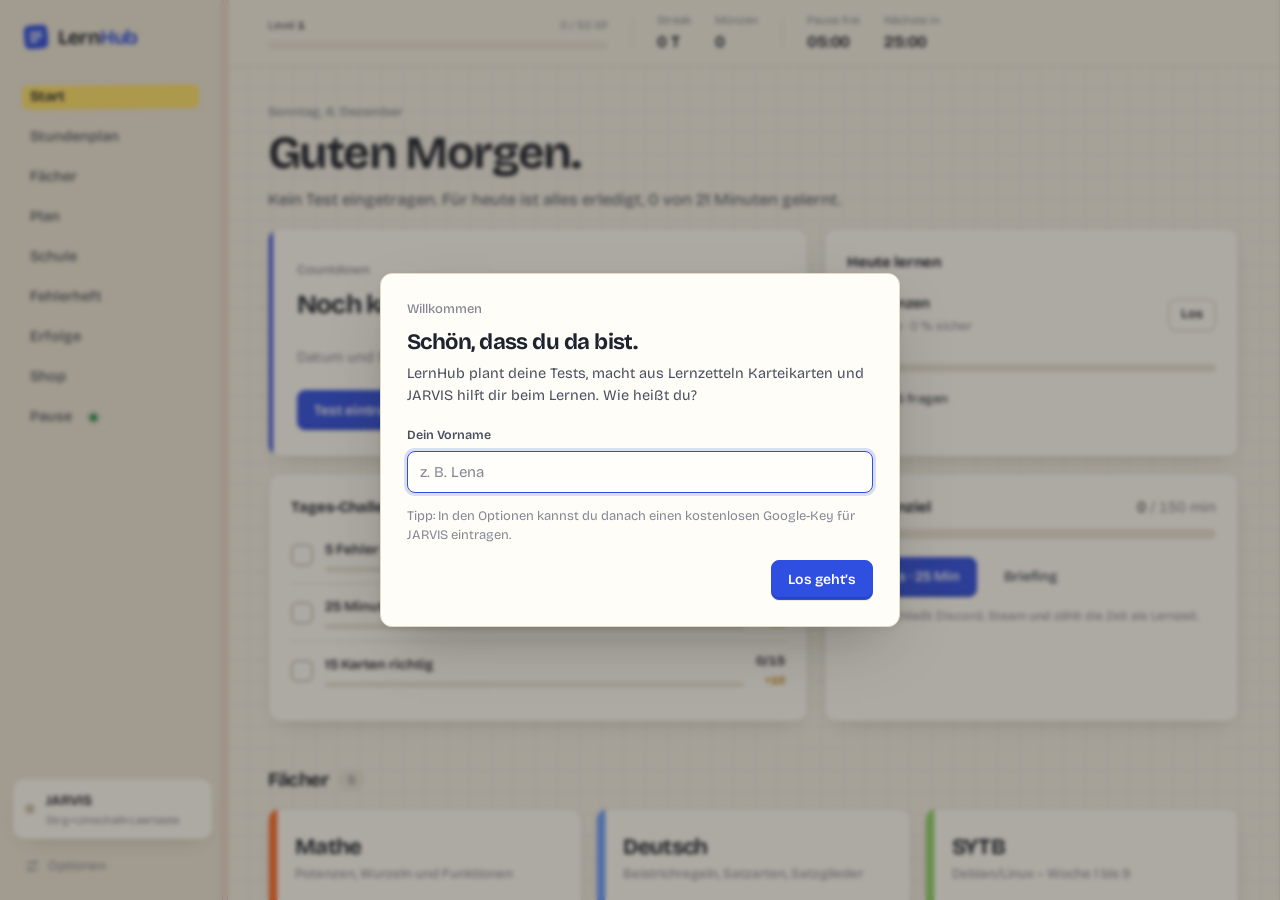
==== commit b3360545: "LernHub Web-App" ====
--- a/index.html
+++ b/index.html
@@ -31,7 +31,7 @@
     <div class="nav" id="nav">
       <span class="nav-ind" id="nav-ind"></span>
       <button class="nav-btn" data-go="home">Start</button>
-      <button class="nav-btn" data-go="today">Heute</button>
+      <button class="nav-btn" data-go="timetable">Stundenplan</button>
       <button class="nav-btn" data-go="subjects">Fächer</button>
       <button class="nav-btn" data-go="plan">Plan</button>
       <button class="nav-btn" data-go="school">Schule</button>
@@ -39,6 +39,7 @@
       <button class="nav-btn" data-go="achievements">Erfolge</button>
       <button class="nav-btn" data-go="shop">Shop</button>
       <button class="nav-btn" data-go="break" id="nav-break">Pause</button>
+      <button class="nav-btn nav-more" data-action="more" aria-label="Weitere Bereiche">Mehr</button>
     </div>
     <div class="rail-foot">
       <button class="rail-j" id="rail-j"><span class="led"></span><div><b>JARVIS</b><small id="rail-j-t">Strg+Umschalt+Leertaste</small></div></button>
@@ -58,6 +59,7 @@
       <span class="sep hide-m"></span>
       <div class="readout hide-m"><small>Pause frei</small><b id="hud-break">05:00</b></div>
       <div class="readout hide-m"><small>Nächste in</small><b id="hud-next">25:00</b></div>
+      <button class="btn sm primary m-set m-jarvis" id="jarvis-m" aria-label="JARVIS öffnen">JARVIS</button>
       <button class="icon-btn m-set" id="open-settings-m" aria-label="Optionen"><svg viewBox="0 0 24 24" fill="none" stroke="currentColor" stroke-width="1.7" stroke-linecap="round"><path d="M4 7h10M18 7h2M4 17h4M12 17h8"/><circle cx="16" cy="7" r="2"/><circle cx="10" cy="17" r="2"/></svg></button>
     </div>
     <div id="view"></div>
@@ -94,6 +96,8 @@
 <script src="games2.js"></script>
 <script src="modes.js"></script>
 <script src="school.js"></script>
+<script src="timetable.js"></script>
+<script src="vocab.js"></script>
 <script src="extras.js"></script>
 <script src="sync-merge.js"></script>
 <script src="abgleich.js"></script>
--- a/styles.css
+++ b/styles.css
@@ -707,3 +707,118 @@
   .shell { grid-template-columns: minmax(0, 1fr); }
   .main, .rail, .nav { min-width: 0; }
 }
+
+/* ===================== Handy-Bedienung ===================== */
+.m-only, .nav-more { display: none !important; }
+.more-list { display: grid; gap: 8px; margin-top: 14px; }
+.more-item { display: flex; flex-direction: column; align-items: flex-start; gap: 2px; padding: 14px 16px; border-radius: var(--r); border: 1px solid var(--line); background: var(--panel-2); text-align: left; }
+.more-item b { font-weight: 650; }
+.more-item small { color: var(--ink-3); font-size: 13px; }
+@media (max-width: 760px) {
+  .m-only { display: inline !important; }
+  .d-only, .kbd { display: none !important; }
+  b.m-only { display: block !important; }
+  .nav-more { display: flex !important; }
+  /* Untere Leiste: 4 Bereiche + „Mehr“, gleich breit, mit Abstand zum Home-Balken */
+  .nav { overflow: visible; gap: 0; }
+  .nav-btn[data-go="school"], .nav-btn[data-go="mistakes"], .nav-btn[data-go="achievements"], .nav-btn[data-go="shop"], .nav-btn[data-go="break"] { display: none; }
+  .nav-more { display: flex; }
+  .nav-btn { flex: 1 1 0; min-width: 0; height: 50px; font-size: 13px; font-weight: 600; }
+  body[data-view="school"] .nav-more, body[data-view="mistakes"] .nav-more, body[data-view="achievements"] .nav-more, body[data-view="shop"] .nav-more,
+  body[data-view="break"] .nav-more, body[data-view="game"] .nav-more, body[data-view="levels"] .nav-more, body[data-view="editor"] .nav-more { color: var(--signal); }
+  /* JARVIS oben rechts statt schwebend (verdeckt so keine Knöpfe) */
+  .rail-foot { display: none; }
+  .m-jarvis { margin-left: auto; }
+  .m-jarvis + .m-set { margin-left: 4px; }
+  /* Während einer Lernrunde: volle Höhe, keine Leiste, kein JARVIS-Knopf */
+  body[data-view="session"] .rail, body[data-view="drill"] .rail, body[data-view="aiexam"] .rail, body[data-view="game"] .rail,
+  body[data-view="session"] .rail-foot, body[data-view="drill"] .rail-foot, body[data-view="aiexam"] .rail-foot, body[data-view="game"] .rail-foot { display: none; }
+  /* Oben: Platz für die Statusleiste der installierten App */
+  .topbar { padding-top: max(10px, env(safe-area-inset-top)); min-height: 0; }
+  #view { padding-bottom: 96px; }
+  /* Daumengroße Tippflächen, Eingaben ≥ 16px (sonst zoomt iOS beim Tippen hinein) */
+  .btn { min-height: 44px; }
+  .btn.sm { height: 40px; min-height: 40px; padding: 0 14px; font-size: 14px; }
+  .icon-btn { width: 42px; height: 42px; }
+  .chip { height: 34px; padding: 0 12px; font-size: 13px; }
+  .back { padding: 10px 0; margin-bottom: 4px; font-size: 14.5px; }
+  .input, input, select, textarea { font-size: 16px !important; }
+  .input { height: 46px; }
+  .qa-row input { height: 40px; }
+  /* Fach-Kopf: Knöpfe als ordentliches Raster statt Zickzack */
+  .page-head > .row { display: grid; grid-template-columns: repeat(2, 1fr); width: 100%; gap: 8px; }
+  .page-head > .row .icon-btn { width: 100%; }
+  .page-head > .row .btn { width: 100%; justify-content: center; }
+  /* Hochladen: untereinander statt eingequetscht */
+  .drop { flex-direction: column; align-items: stretch; text-align: center; padding: 18px; gap: 12px; }
+  .drop .ic { margin: 0 auto; }
+  .drop .row { display: grid; grid-template-columns: 1fr 1fr; gap: 8px; }
+  .drop .row .btn { justify-content: center; }
+  /* Lernzettel: Kopf antippen, Knöpfe im Körper umbrechen */
+  .topic-head { min-height: 56px; }
+  .topic-inner > .row { flex-wrap: wrap; gap: 8px; }
+  /* Karteikarte größer, Knöpfe nebeneinander und groß */
+  .flip { height: min(52vh, 420px); }
+  .flip-acts .btn { height: 56px; font-size: 16px; }
+  .opt { min-height: 56px; }
+  /* Dialoge als Blatt von unten */
+  .modal-bg { place-items: end center; padding: 0; }
+  .modal { max-width: none; border-radius: 18px 18px 0 0; max-height: 88vh; padding: 22px 18px calc(22px + env(safe-area-inset-bottom)); }
+}
+
+.reader-html { background: #fff; }
+@media (max-width: 760px) { .reader-pdf { height: calc(100dvh - 190px); min-height: 360px; } }
+
+/* ===================== Stundenplan ===================== */
+.tt-nav { gap: 8px; align-items: center; }
+.tt-nav b { min-width: 130px; text-align: center; }
+.tt-changes { margin-top: 18px; display: grid; gap: 6px; border-left: 4px solid var(--peak); }
+.tt-changes .mono { display: inline-block; width: 28px; color: var(--ink-3); }
+.tt-grid { margin-top: 18px; display: grid; grid-template-columns: 62px repeat(5, minmax(0, 1fr)); gap: 4px; }
+.tt-h { padding: 6px 8px; font-weight: 650; font-size: 13px; }
+.tt-h.today { color: var(--signal); }
+.tt-p { display: flex; flex-direction: column; justify-content: center; padding: 4px 6px; color: var(--ink-3); }
+.tt-p b { font: 600 14px var(--mono); color: var(--ink-2); }
+.tt-p small { font-size: 11px; }
+.tt-c { min-height: 52px; border-radius: 8px; background: color-mix(in srgb, var(--panel) 70%, transparent); display: grid; gap: 3px; padding: 3px; }
+.tt-c.today { background: color-mix(in srgb, var(--signal) 8%, var(--panel)); }
+.tt-l { border-radius: 6px; padding: 5px 8px; border-left: 3px solid var(--accent); background: var(--panel-2); display: flex; flex-wrap: wrap; align-items: baseline; gap: 2px 8px; min-width: 0; }
+.tt-l b { font-weight: 650; font-size: 13.5px; }
+.tt-l small { color: var(--ink-3); font-size: 12px; }
+.tt-l em { flex-basis: 100%; font-style: normal; font-size: 11.5px; font-weight: 650; color: var(--peak); }
+.tt-l.cancelled { opacity: .55; }
+.tt-l.cancelled b { text-decoration: line-through; }
+.tt-l.cancelled em { color: var(--bad); }
+.tt-l .tt-test { color: var(--signal); }
+.tt-days { display: none; }
+.tt-home { margin-top: 16px; }
+.tt-alert { color: var(--peak); font-weight: 600; font-size: 14px; margin-bottom: 8px; }
+.tt-strip { display: flex; flex-wrap: wrap; gap: 6px; }
+.tt-chip { display: inline-flex; align-items: center; gap: 5px; padding: 5px 9px; border-radius: 8px; background: var(--panel-2); border-left: 3px solid var(--accent); font: 600 13px var(--mono); }
+.tt-chip small { color: var(--ink-3); font-size: 11px; }
+.tt-chip.cancelled { opacity: .5; text-decoration: line-through; }
+.tt-chip.irregular { box-shadow: inset 0 0 0 1px var(--peak); }
+.tt-chip.now { background: color-mix(in srgb, var(--signal) 18%, var(--panel-2)); }
+@media (max-width: 760px) {
+  .tt-grid { display: none; }
+  .tt-days { display: grid; gap: 10px; margin-top: 16px; }
+  .tt-day { padding: 14px; display: grid; gap: 6px; }
+  .tt-day.today { box-shadow: inset 0 0 0 2px color-mix(in srgb, var(--signal) 50%, transparent); }
+  .tt-row { display: grid; grid-template-columns: 22px 1fr auto; gap: 8px; align-items: center; }
+  .tt-nav { width: 100%; justify-content: space-between; }
+}
+@media (max-width: 760px) { .page-head > .row.tt-nav { display: flex; } }
+
+/* ===================== Vokabeltrainer ===================== */
+.vocab-box .vocab-list { margin-top: 4px; }
+.vocab-tools { margin-top: 18px; gap: 10px; flex-wrap: wrap; }
+.vocab-table { margin-top: 14px; border-radius: var(--r); overflow: hidden; border: 1px solid var(--line); }
+.vocab-row { display: grid; grid-template-columns: 1fr 1fr; gap: 14px; padding: 10px 14px; border-top: 1px solid var(--line); font-size: 15px; user-select: text; }
+.vocab-row:first-child { border-top: 0; }
+.vocab-row:nth-child(even) { background: color-mix(in srgb, var(--panel) 60%, transparent); }
+.vocab-row .va { font-weight: 600; }
+.vocab-row .vb { color: var(--ink-2); }
+.hide-a .va:not(.show), .hide-b .vb:not(.show) { color: transparent; background: var(--panel-3); border-radius: 6px; cursor: pointer; user-select: none; }
+.vocab-dirs { display: grid; gap: 10px; margin-top: 12px; }
+.vocab-dirs .mode-tile { padding: 16px; text-align: left; }
+@media (max-width: 760px) { .page-head > .row.tt-nav { flex-wrap: nowrap; } .page-head > .row.tt-nav .btn { width: auto; flex: none; } .tt-nav b { min-width: 0; flex: 1; font-size: 15px; } }
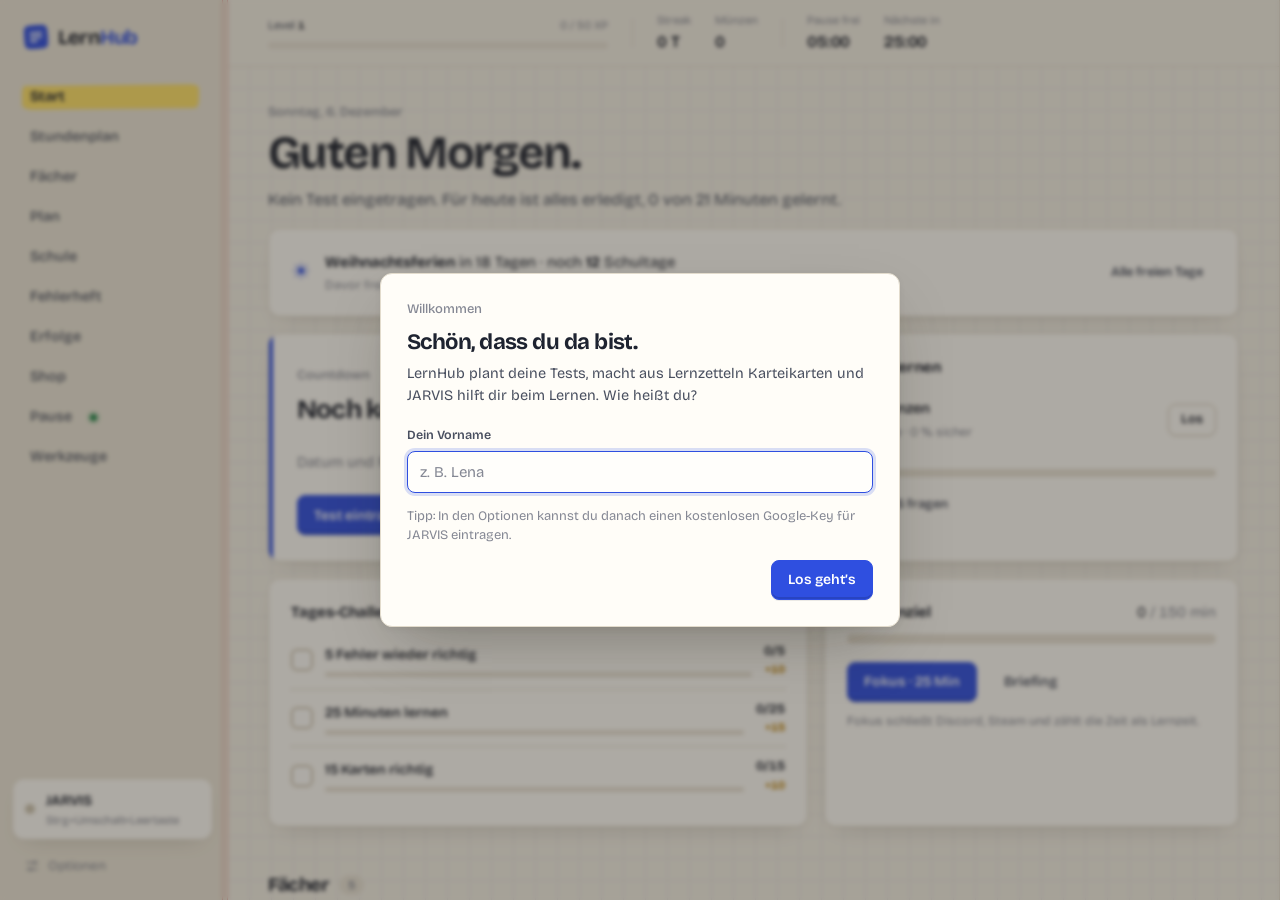
==== commit ce7c3004: "LernHub Web-App" ====
--- a/index.html
+++ b/index.html
@@ -39,6 +39,7 @@
       <button class="nav-btn" data-go="achievements">Erfolge</button>
       <button class="nav-btn" data-go="shop">Shop</button>
       <button class="nav-btn" data-go="break" id="nav-break">Pause</button>
+      <button class="nav-btn" data-go="tools">Werkzeuge</button>
       <button class="nav-btn nav-more" data-action="more" aria-label="Weitere Bereiche">Mehr</button>
     </div>
     <div class="rail-foot">
@@ -94,13 +95,19 @@
 <script src="app.js"></script>
 <script src="games.js"></script>
 <script src="games2.js"></script>
+<script src="games3.js"></script>
 <script src="modes.js"></script>
 <script src="school.js"></script>
 <script src="timetable.js"></script>
 <script src="vocab.js"></script>
+<script src="formula-core.js"></script>
+<script src="formulas.js"></script>
+<script src="fun.js"></script>
+<script src="duel.js"></script>
 <script src="extras.js"></script>
 <script src="sync-merge.js"></script>
 <script src="abgleich.js"></script>
 <script src="jarvis.js"></script>
+<script src="eggs.js"></script>
 </body>
 </html>
--- a/styles.css
+++ b/styles.css
@@ -721,7 +721,7 @@
   .nav-more { display: flex !important; }
   /* Untere Leiste: 4 Bereiche + „Mehr“, gleich breit, mit Abstand zum Home-Balken */
   .nav { overflow: visible; gap: 0; }
-  .nav-btn[data-go="school"], .nav-btn[data-go="mistakes"], .nav-btn[data-go="achievements"], .nav-btn[data-go="shop"], .nav-btn[data-go="break"] { display: none; }
+  .nav-btn[data-go="school"], .nav-btn[data-go="mistakes"], .nav-btn[data-go="achievements"], .nav-btn[data-go="shop"], .nav-btn[data-go="break"], .nav-btn[data-go="tools"] { display: none; }
   .nav-more { display: flex; }
   .nav-btn { flex: 1 1 0; min-width: 0; height: 50px; font-size: 13px; font-weight: 600; }
   body[data-view="school"] .nav-more, body[data-view="mistakes"] .nav-more, body[data-view="achievements"] .nav-more, body[data-view="shop"] .nav-more,
@@ -822,3 +822,100 @@
 .vocab-dirs { display: grid; gap: 10px; margin-top: 12px; }
 .vocab-dirs .mode-tile { padding: 16px; text-align: left; }
 @media (max-width: 760px) { .page-head > .row.tt-nav { flex-wrap: nowrap; } .page-head > .row.tt-nav .btn { width: auto; flex: none; } .tt-nav b { min-width: 0; flex: 1; font-size: 15px; } }
+
+/* ---------- Abgelegte Tests ---------- */
+.arch-hint { gap: 10px; margin-bottom: 12px; flex-wrap: wrap; border-color: color-mix(in srgb, var(--accent) 45%, var(--line)); }
+.arch-hint small { display: block; color: var(--ink-3); margin-top: 3px; }
+.arch { margin-bottom: 10px; padding: 0; overflow: hidden; }
+.arch summary { list-style: none; display: flex; align-items: center; gap: 12px; padding: 14px 18px; cursor: pointer; }
+.arch summary::-webkit-details-marker { display: none; }
+.arch summary .nm { flex: 1; min-width: 0; }
+.arch summary small { display: block; color: var(--ink-3); font-size: 12px; margin-top: 2px; }
+.arch summary .chev { transition: transform .25s; }
+.arch[open] summary .chev { transform: rotate(180deg); }
+.arch-body { padding: 0 18px 16px; }
+.arch-row { display: flex; align-items: center; gap: 10px; padding: 8px 0; border-top: 1px solid var(--line); }
+.arch-row span { flex: 1; min-width: 0; }
+.arch-pick { display: grid; gap: 6px; margin-top: 14px; max-height: 40vh; overflow: auto; }
+.arch-pick label { display: flex; align-items: center; gap: 10px; padding: 8px 10px; border-radius: 10px; background: var(--input); cursor: pointer; }
+.arch-pick span { flex: 1; min-width: 0; }
+.arch-pick input { width: 18px; height: 18px; accent-color: var(--accent, var(--ok)); flex: none; }
+
+/* ---------- ??? ---------- */
+@keyframes egg-roll { to { transform: rotate(360deg); } }
+.egg-roll { animation: egg-roll 1.2s cubic-bezier(.6, 0, .3, 1); }
+@keyframes egg-rainbow { to { filter: hue-rotate(360deg); } }
+.egg-rainbow { animation: egg-rainbow 1.5s linear 4; display: inline-block; }
+.egg-rainbow i { color: #ff6b6b; }
+.egg-snow { position: fixed; inset: 0; pointer-events: none; z-index: 5; }
+.egg-spooky { --signal: #ff7a18; }
+.gchip.start { border-style: dashed; background: transparent; color: var(--ink-3); }
+
+/* ---------- Formeln ---------- */
+.fx-row { display: flex; align-items: center; gap: 12px; padding: 10px 0; border-bottom: 1px solid var(--line); }
+.fx-row:last-of-type { border-bottom: 0; }
+.fx-row .t { flex: 1; min-width: 0; display: grid; gap: 2px; }
+.fx-row code, .fb code, .fx-big { font-family: var(--mono, ui-monospace, monospace); font-size: 15px; color: var(--ink); overflow-wrap: anywhere; }
+.fx-row small { color: var(--ink-3); font-size: 12.5px; }
+.fx-big { font-size: clamp(20px, 4vw, 28px); }
+.fx-live { min-height: 22px; margin-top: 6px; font-family: var(--mono, ui-monospace, monospace); font-size: 14px; }
+
+/* ---------- Ferien ---------- */
+.holi { display: flex; align-items: center; gap: 14px; flex-wrap: wrap; }
+.holi small { display: block; color: var(--ink-3); font-size: 12.5px; margin-top: 2px; }
+.holi-ic { font-size: 22px; color: var(--signal); }
+.holi-list { margin-top: 14px; max-height: 55vh; overflow: auto; }
+.holi-row { display: flex; justify-content: space-between; gap: 12px; padding: 8px 2px; border-bottom: 1px solid var(--line); font-size: 14px; }
+.holi-row.past { opacity: .45; }
+/* ---------- Heatmap ---------- */
+.hm-wrap { display: flex; gap: 6px; overflow-x: auto; padding-bottom: 4px; }
+.hm-days { display: grid; grid-template-rows: repeat(7, 12px); gap: 3px; font-size: 9.5px; color: var(--ink-3); line-height: 12px; }
+.hm { display: flex; gap: 3px; }
+.hm > div { display: grid; grid-template-rows: repeat(7, 12px); gap: 3px; }
+.hm i, .hm-legend i { width: 12px; height: 12px; border-radius: 3px; display: block; background: var(--panel-2); }
+.hm .hm-f { background: transparent; }
+.hm-1 { background: color-mix(in srgb, var(--signal) 25%, var(--panel-2)) !important; }
+.hm-2 { background: color-mix(in srgb, var(--signal) 50%, var(--panel-2)) !important; }
+.hm-3 { background: color-mix(in srgb, var(--signal) 75%, var(--panel-2)) !important; }
+.hm-4 { background: var(--signal) !important; }
+.wr-teaser { display: flex; flex-direction: column; gap: 4px; width: 100%; text-align: left; margin-top: 16px; cursor: pointer; font: inherit; color: inherit; }
+/* ---------- Rückblick ---------- */
+.wr { position: relative; min-height: min(78vh, 640px); border-radius: var(--r, 18px); overflow: hidden; background: radial-gradient(120% 90% at 20% 0%, color-mix(in srgb, var(--signal) 55%, #000) 0%, #0d0f14 70%); color: #fff; outline: none; cursor: pointer; user-select: none; }
+.wr-bars { position: absolute; top: 14px; left: 16px; right: 56px; display: flex; gap: 5px; z-index: 2; }
+.wr-bars i { flex: 1; height: 3px; border-radius: 2px; background: rgba(255,255,255,.25); overflow: hidden; }
+.wr-bars i.done b, .wr-bars i.on b { display: block; height: 100%; background: #fff; }
+.wr-bars i.on b { animation: wr-fill 5.5s linear forwards; }
+@keyframes wr-fill { from { width: 0; } to { width: 100%; } }
+.wr-x { position: absolute; top: 6px; right: 8px; z-index: 3; color: #fff; }
+.wr-slide { position: absolute; inset: 0; display: grid; place-items: center; padding: 60px 28px 40px; text-align: center; }
+.wr-c { animation: enter .5s var(--ease); max-width: 560px; }
+.wr-c small { display: block; font-size: 14px; letter-spacing: .12em; text-transform: uppercase; opacity: .7; }
+.wr-c b { display: block; font-size: clamp(44px, 9vw, 92px); line-height: 1.02; margin: 12px 0; font-weight: 750; color: var(--accent, #fff); overflow-wrap: anywhere; }
+.wr-c p { font-size: 17px; opacity: .85; margin: 0 0 18px; }
+@media (prefers-reduced-motion: reduce) { .wr-bars i.on b { animation: none; width: 100%; } .wr-c { animation: none; } }
+/* ---------- Werkzeuge ---------- */
+.calc-out { min-height: 44px; margin-top: 12px; font-size: 13px; }
+.calc-v { font-size: 30px; }
+.calc-hist { display: grid; gap: 4px; margin-top: 10px; }
+.calc-h { display: flex; justify-content: space-between; gap: 10px; padding: 7px 10px; border-radius: 9px; background: var(--panel-2); border: 0; color: inherit; font: inherit; font-size: 13px; cursor: pointer; text-align: left; }
+.calc-h span { overflow: hidden; text-overflow: ellipsis; white-space: nowrap; color: var(--ink-3); }
+.conv-row { display: grid; grid-template-columns: minmax(0, 1fr) 120px; gap: 8px; margin-top: 8px; }
+.conv-row output { display: flex; align-items: center; }
+.tools-list { display: grid; grid-template-columns: repeat(auto-fill, minmax(240px, 1fr)); gap: 10px; }
+.wi-row { display: grid; grid-template-columns: 1fr auto auto; gap: 14px; align-items: baseline; padding: 9px 0; border-bottom: 1px solid var(--line); font-size: 14.5px; }
+.wi-row.up b { color: var(--ok); }
+.wi-row.down b { color: var(--bad); }
+.overall { display: flex; align-items: center; gap: 12px; flex-wrap: wrap; }
+/* ---------- Duell ---------- */
+.du-board { display: grid; gap: 4px; max-width: 560px; }
+.du-r { display: grid; grid-template-columns: 28px 1fr auto auto; gap: 14px; align-items: baseline; padding: 10px 6px; border-bottom: 1px solid var(--line); font-size: 15px; }
+.du-r.me b { color: var(--signal); }
+/* ---------- Blitzrechnen ---------- */
+.bz { min-height: 380px; display: flex; flex-direction: column; align-items: center; justify-content: center; gap: 18px; padding: 56px 20px 28px; }
+.bz-hud { position: absolute; top: 14px; left: 16px; right: 16px; display: flex; justify-content: space-between; font-size: 14px; font-variant-numeric: tabular-nums; }
+.bz-q { font: 700 clamp(40px, 9vw, 72px)/1 "JB Mono", ui-monospace, monospace; letter-spacing: -.02em; text-align: center; }
+.bz-in { width: min(260px, 80%); font: 700 34px "JB Mono", ui-monospace, monospace; text-align: center; padding: 10px; border-radius: 12px; border: 2px solid rgba(255,255,255,.25); background: rgba(0,0,0,.25); color: inherit; outline: none; }
+.bz-in:focus { border-color: var(--signal); }
+.bz-in.bad { border-color: var(--bad); animation: shake .45s; }
+.bz-bar { width: min(420px, 90%); height: 6px; border-radius: 3px; background: rgba(255,255,255,.15); overflow: hidden; }
+.bz-bar i { display: block; height: 100%; width: 100%; background: var(--signal); transition: width .1s linear; }
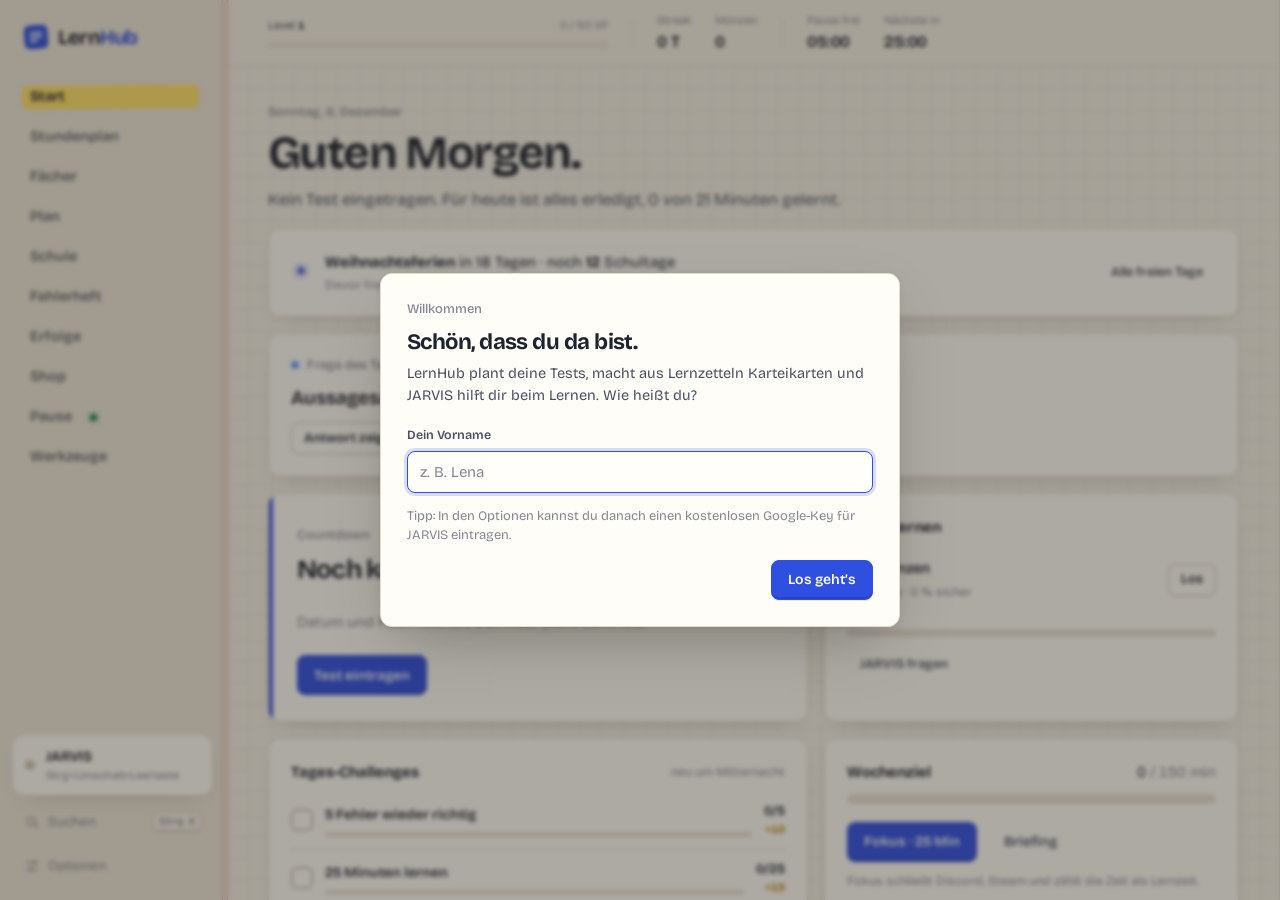
==== commit e9dc19c7: "LernHub Web-App" ====
--- a/index.html
+++ b/index.html
@@ -44,6 +44,7 @@
     </div>
     <div class="rail-foot">
       <button class="rail-j" id="rail-j"><span class="led"></span><div><b>JARVIS</b><small id="rail-j-t">Strg+Umschalt+Leertaste</small></div></button>
+      <button class="rail-set" data-mx="search" title="Alles durchsuchen (Strg+K)"><svg viewBox="0 0 24 24" fill="none" stroke="currentColor" stroke-width="1.7" stroke-linecap="round"><circle cx="11" cy="11" r="6"/><path d="M20 20l-4.5-4.5"/></svg>Suchen <kbd class="kbd" style="margin-left:auto">Strg K</kbd></button>
       <button class="rail-set" id="open-settings"><svg viewBox="0 0 24 24" fill="none" stroke="currentColor" stroke-width="1.7" stroke-linecap="round"><path d="M4 7h10M18 7h2M4 17h4M12 17h8"/><circle cx="16" cy="7" r="2"/><circle cx="10" cy="17" r="2"/></svg>Optionen</button>
     </div>
   </nav>
@@ -104,6 +105,8 @@
 <script src="formulas.js"></script>
 <script src="fun.js"></script>
 <script src="duel.js"></script>
+<script src="more.js"></script>
+<script src="more2.js"></script>
 <script src="extras.js"></script>
 <script src="sync-merge.js"></script>
 <script src="abgleich.js"></script>
--- a/styles.css
+++ b/styles.css
@@ -919,3 +919,33 @@
 .bz-in.bad { border-color: var(--bad); animation: shake .45s; }
 .bz-bar { width: min(420px, 90%); height: 6px; border-radius: 3px; background: rgba(255,255,255,.15); overflow: hidden; }
 .bz-bar i { display: block; height: 100%; width: 100%; background: var(--signal); transition: width .1s linear; }
+/* ---------- Schnellsuche ---------- */
+.pal-modal { max-width: 640px; width: min(640px, calc(100vw - 32px)); padding: 14px; align-self: flex-start; margin-top: 12vh; }
+.pal-in { font-size: 17px; padding: 12px 14px; }
+.pal-res { max-height: 52vh; overflow-y: auto; margin-top: 10px; display: grid; gap: 2px; }
+.pal-i { display: grid; grid-template-columns: 84px 1fr; column-gap: 10px; align-items: baseline; text-align: left; padding: 9px 10px; border-radius: 10px; border: 0; background: none; color: inherit; font: inherit; cursor: pointer; }
+.pal-i small { grid-column: 2; color: var(--ink-3); font-size: 12.5px; overflow: hidden; text-overflow: ellipsis; white-space: nowrap; }
+.pal-i.on, .pal-i:hover { background: var(--panel-2); }
+.pal-t { font-size: 11px; text-transform: uppercase; letter-spacing: .06em; color: var(--accent); font-weight: 650; }
+.pal-n { overflow: hidden; text-overflow: ellipsis; white-space: nowrap; }
+.pal-hint { display: block; margin-top: 8px; font-size: 11.5px; }
+/* ---------- Frage des Tages ---------- */
+.daily-q { font-size: 19px; font-weight: 650; margin: 8px 0 4px; }
+.daily-a { padding: 10px 12px; border-radius: 10px; background: var(--panel-2); margin: 8px 0 6px; border-left: 3px solid var(--accent); }
+/* ---------- Sounds ---------- */
+.snd-chip { position: fixed; left: 50%; bottom: 18px; transform: translateX(-50%); z-index: 60; display: flex; align-items: center; gap: 10px; padding: 6px 8px 6px 14px; border-radius: 999px; background: var(--panel); border: 1px solid var(--line); box-shadow: var(--shadow-lg, 0 8px 30px rgba(0,0,0,.25)); font-size: 13px; }
+.snd-chip input { width: 90px; accent-color: var(--signal); }
+@media (max-width: 760px) { .snd-chip { bottom: 76px; } }
+.notes-in { resize: vertical; min-height: 90px; font: inherit; line-height: 1.5; }
+/* ---------- Erklär's mir ---------- */
+.fy-res { margin-top: 16px; padding-top: 14px; border-top: 1px solid var(--line); }
+.fy-score { font-size: 34px; font-weight: 700; }
+.fy-score small { font-size: 14px; color: var(--ink-3); }
+.fy-l { margin-top: 10px; } .fy-l ul { margin: 4px 0 0 18px; padding: 0; } .fy-l li { margin: 2px 0; }
+.fy-l.ok b { color: var(--ok); } .fy-l.miss b { color: var(--signal); } .fy-l.bad b { color: var(--bad); }
+/* ---------- Wiederholungs-Vorschau ---------- */
+.fc-bars { display: grid; grid-template-columns: repeat(7, 1fr); gap: 8px; height: 110px; margin-top: 12px; }
+.fc-d { display: flex; flex-direction: column; justify-content: flex-end; align-items: center; gap: 4px; font-size: 11.5px; }
+.fc-d i { width: 100%; max-width: 34px; min-height: 3px; border-radius: 6px 6px 2px 2px; background: color-mix(in srgb, var(--signal) 70%, var(--panel-2)); }
+.fc-d:first-child i { background: var(--signal); }
+.fc-d small { color: var(--ink-3); }
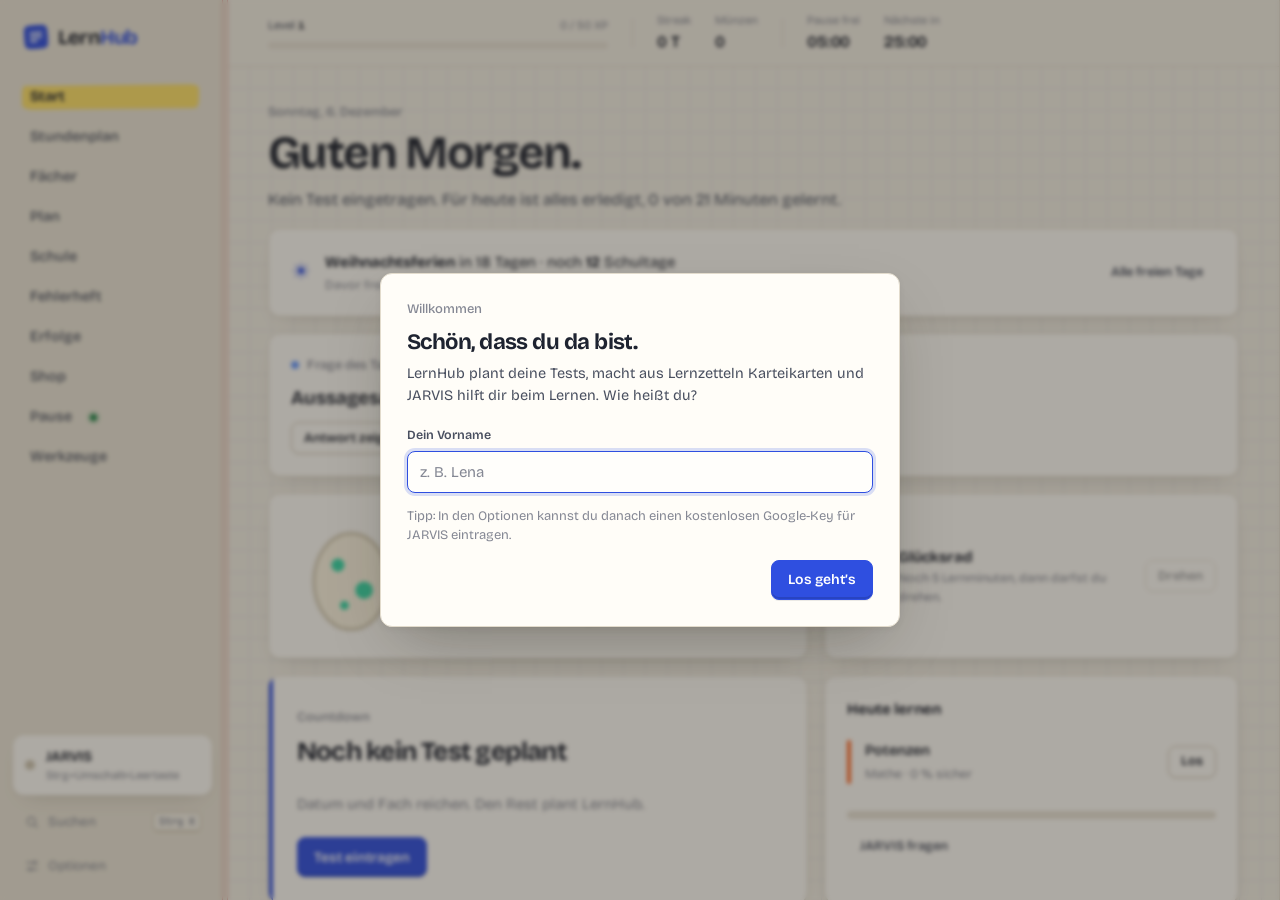
==== commit 1e46a131: "LernHub Web-App" ====
--- a/index.html
+++ b/index.html
@@ -107,6 +107,9 @@
 <script src="duel.js"></script>
 <script src="more.js"></script>
 <script src="more2.js"></script>
+<script src="boss.js"></script>
+<script src="fun2.js"></script>
+<script src="casino.js"></script>
 <script src="extras.js"></script>
 <script src="sync-merge.js"></script>
 <script src="abgleich.js"></script>
--- a/styles.css
+++ b/styles.css
@@ -949,3 +949,79 @@
 .fc-d i { width: 100%; max-width: 34px; min-height: 3px; border-radius: 6px 6px 2px 2px; background: color-mix(in srgb, var(--signal) 70%, var(--panel-2)); }
 .fc-d:first-child i { background: var(--signal); }
 .fc-d small { color: var(--ink-3); }
+/* ---------- Boss-Kampf ---------- */
+.boss-arena { position: relative; margin-top: 10px; padding: 18px 20px 14px; border-radius: var(--r, 18px); background: radial-gradient(120% 100% at 50% 100%, color-mix(in srgb, var(--boss) 30%, #0d0f14) 0%, #0d0f14 75%); color: #fff; overflow: hidden; transition: box-shadow .2s; }
+.boss-arena.hurt { box-shadow: inset 0 0 0 4px var(--bad), inset 0 0 60px color-mix(in srgb, var(--bad) 60%, transparent); animation: shake .45s; }
+.boss-name b { display: block; font-size: 22px; } .boss-name small { opacity: .65; }
+.boss-hp { position: relative; height: 18px; border-radius: 9px; background: rgba(255,255,255,.12); margin: 10px 0 4px; overflow: hidden; }
+.boss-hp i { display: block; height: 100%; background: linear-gradient(90deg, #ff6b6b, #ffa94d); transition: width .5s var(--ease); }
+.boss-hp span { position: absolute; inset: 0; display: grid; place-items: center; font-size: 11.5px; text-shadow: 0 1px 2px #000; }
+.boss-stage { position: relative; display: grid; place-items: center; height: 200px; }
+.boss-stage.shake .boss-svg { animation: boss-hit .45s; }
+.boss-svg { width: 190px; height: 170px; animation: boss-idle 2.4s ease-in-out infinite; filter: drop-shadow(0 12px 18px rgba(0,0,0,.5)); }
+.boss-svg.dead { animation: boss-die 1.2s forwards; }
+@keyframes boss-idle { 50% { transform: translateY(-8px) scale(1.02, .98); } }
+@keyframes boss-hit { 20% { transform: translateX(-12px) rotate(-6deg); filter: brightness(2.5); } 60% { transform: translateX(10px) rotate(4deg); } }
+@keyframes boss-die { to { transform: translateY(30px) scale(.8) rotate(-12deg); opacity: .45; filter: grayscale(1); } }
+.boss-say { position: absolute; top: 4px; right: 4%; max-width: 40%; padding: 8px 12px; border-radius: 14px 14px 14px 4px; background: #fff; color: #111; font-size: 13px; font-weight: 600; }
+.boss-pop { position: absolute; top: 40%; font: 800 28px "JB Mono", monospace; color: #ffe066; text-shadow: 0 2px 0 #000; animation: boss-pop 1s ease-out forwards; pointer-events: none; }
+.boss-pop.crit { color: #ff6b6b; font-size: 36px; }
+@keyframes boss-pop { to { transform: translateY(-70px) scale(1.2); opacity: 0; } }
+.boss-hearts { text-align: center; font-size: 26px; letter-spacing: 6px; }
+.boss-hearts span { color: rgba(255,255,255,.2); transition: color .3s, transform .3s; } .boss-hearts span.on { color: #ff6b6b; }
+@media (prefers-reduced-motion: reduce) { .boss-svg, .boss-stage.shake .boss-svg { animation: none; } }
+/* ---------- Haustier & Glücksrad ---------- */
+.fun-row { margin-top: 0; align-items: stretch; }
+.pet { display: flex; align-items: center; gap: 16px; }
+.pet-box { position: relative; flex: none; border: 0; background: none; padding: 0; cursor: pointer; }
+.pet-svg { display: block; animation: pet-bob 3s ease-in-out infinite; transform-origin: 50% 90%; }
+.pet-svg.egg { animation: pet-wobble 2.6s ease-in-out infinite; }
+.pet-svg.sleep { animation-duration: 5s; } .pet-svg.boing { animation: pet-boing .5s; }
+.pet-eyes { animation: pet-blink 4.5s infinite; transform-origin: 50% 46px; }
+@keyframes pet-bob { 50% { transform: translateY(-4px) scale(1.02, .98); } }
+@keyframes pet-wobble { 0%, 70%, 100% { transform: rotate(0); } 76% { transform: rotate(-6deg); } 82% { transform: rotate(6deg); } 88% { transform: rotate(-3deg); } }
+@keyframes pet-boing { 30% { transform: scale(1.15, .85); } 60% { transform: scale(.92, 1.1) translateY(-8px); } }
+@keyframes pet-blink { 0%, 95%, 100% { transform: scaleY(1); } 97% { transform: scaleY(.1); } }
+.pet-z { animation: pet-z 2s infinite; } @keyframes pet-z { 50% { opacity: .2; transform: translate(4px, -4px); } }
+.pet-bubble { position: absolute; left: 70%; top: -6px; width: max-content; max-width: 180px; padding: 6px 10px; border-radius: 12px 12px 12px 3px; background: var(--panel-2); border: 1px solid var(--line); font-size: 12.5px; text-align: left; z-index: 2; }
+.pet-heart { position: absolute; left: 50%; top: 10px; color: #ff6b6b; font-size: 22px; animation: boss-pop .9s ease-out forwards; pointer-events: none; }
+.pet-name { font-size: 18px; }
+.wheel-card { display: flex; align-items: center; gap: 14px; }
+.wheel-card small { display: block; color: var(--ink-3); font-size: 12.5px; }
+.wheel-ic { font-size: 30px; }
+.wheel-wrap { position: relative; width: min(340px, 78vw); margin: 10px auto; }
+.wheel-wrap canvas { width: 100%; height: auto; display: block; }
+.wheel-pin { position: absolute; top: -6px; left: 50%; transform: translateX(-50%); width: 0; height: 0; border-left: 14px solid transparent; border-right: 14px solid transparent; border-top: 26px solid var(--ink); filter: drop-shadow(0 2px 2px rgba(0,0,0,.4)); }
+@media (prefers-reduced-motion: reduce) { .pet-svg, .pet-eyes, .pet-z { animation: none; } }
+/* ---------- Spielhalle ---------- */
+.casino-teaser { display: flex; align-items: center; gap: 16px; width: 100%; margin-top: 14px; text-align: left; cursor: pointer; font: inherit; color: inherit; background: linear-gradient(120deg, color-mix(in srgb, #ffd43b 18%, var(--panel)), var(--panel)); }
+.casino-teaser > span:first-child { font-size: 34px; } .casino-teaser div { flex: 1; } .casino-teaser small { display: block; color: var(--ink-3); font-size: 12.5px; }
+.cas-grid { align-items: start; }
+.cas-sub { display: block; font-size: 12.5px; margin-top: 2px; }
+.cas-msg { min-height: 26px; margin: 8px 0; text-align: center; font-size: 15px; }
+.slot { display: flex; justify-content: center; gap: 10px; margin: 16px 0 4px; padding: 16px; border-radius: 16px; background: linear-gradient(#2a1d0f, #1a1209); border: 3px solid #d4a017; box-shadow: inset 0 0 20px rgba(0,0,0,.6); transition: box-shadow .3s; }
+.slot.won { box-shadow: inset 0 0 20px rgba(0,0,0,.6), 0 0 24px #ffd43b88; }
+.slot.jackpot { animation: jp .25s 8 alternate; }
+@keyframes jp { to { box-shadow: inset 0 0 20px rgba(0,0,0,.6), 0 0 50px #ff6b6b; border-color: #ff6b6b; } }
+.reel { display: grid; place-items: center; width: 76px; height: 86px; border-radius: 10px; background: #fffdf5; font-size: 46px; box-shadow: inset 0 6px 10px rgba(0,0,0,.25); }
+.reel.spin { filter: blur(1.5px); animation: reel .1s linear infinite; }
+.reel.stop { animation: reel-stop .3s; }
+@keyframes reel { 50% { transform: translateY(4px); } }
+@keyframes reel-stop { 40% { transform: translateY(-6px); } }
+.cas-pay { margin-top: 10px; font-size: 13px; } .cas-pay summary { cursor: pointer; color: var(--ink-3); } .cas-pay span { display: inline-block; margin: 6px 12px 0 0; }
+.ticket { position: relative; width: 100%; max-width: 360px; aspect-ratio: 3 / 2; margin: 14px auto 0; border-radius: 14px; overflow: hidden; background: #fff8e1; border: 2px dashed #d4a017; touch-action: none; }
+.tk-empty { display: grid; place-items: center; height: 100%; font-size: 60px; opacity: .5; }
+.tk-grid { display: grid; grid-template-columns: repeat(3, 1fr); grid-template-rows: repeat(2, 1fr); height: 100%; place-items: center; font-size: 40px; }
+.tk-cover { position: absolute; inset: 0; width: 100%; height: 100%; cursor: crosshair; transition: opacity .5s; }
+.ticket.done { border-style: solid; }
+.coin-wrap { display: grid; place-items: center; height: 150px; perspective: 600px; }
+.coin { position: relative; width: 110px; height: 110px; transform-style: preserve-3d; transition: transform .2s; }
+.coin .f { position: absolute; inset: 0; display: grid; place-items: center; border-radius: 50%; font: 800 46px Bricolage, system-ui; color: #6b4e00; background: radial-gradient(circle at 35% 30%, #fff3bf, #fcc419 55%, #e8a400); border: 5px solid #d4a017; backface-visibility: hidden; }
+.coin .zahl { transform: rotateY(180deg); }
+.coin.zahl { transform: rotateY(180deg); }
+.coin.flipping.kopf { animation: flip-k 1.3s cubic-bezier(.2,.7,.3,1) forwards; }
+.coin.flipping.zahl { animation: flip-z 1.3s cubic-bezier(.2,.7,.3,1) forwards; }
+@keyframes flip-k { 0% { transform: translateY(0) rotateY(0); } 50% { transform: translateY(-60px) rotateY(1080deg); } 100% { transform: translateY(0) rotateY(1800deg); } }
+@keyframes flip-z { 0% { transform: translateY(0) rotateY(0); } 50% { transform: translateY(-60px) rotateY(1080deg); } 100% { transform: translateY(0) rotateY(1980deg); } }
+.bet-on { display: flex; gap: 12px; align-items: center; margin-top: 14px; padding: 12px; border-radius: 12px; background: var(--panel-2); } .bet-on span { font-size: 30px; } .bet-on small { display: block; color: var(--ink-3); }
+@media (prefers-reduced-motion: reduce) { .reel.spin, .slot.jackpot, .coin.flipping.kopf, .coin.flipping.zahl { animation: none; } }
